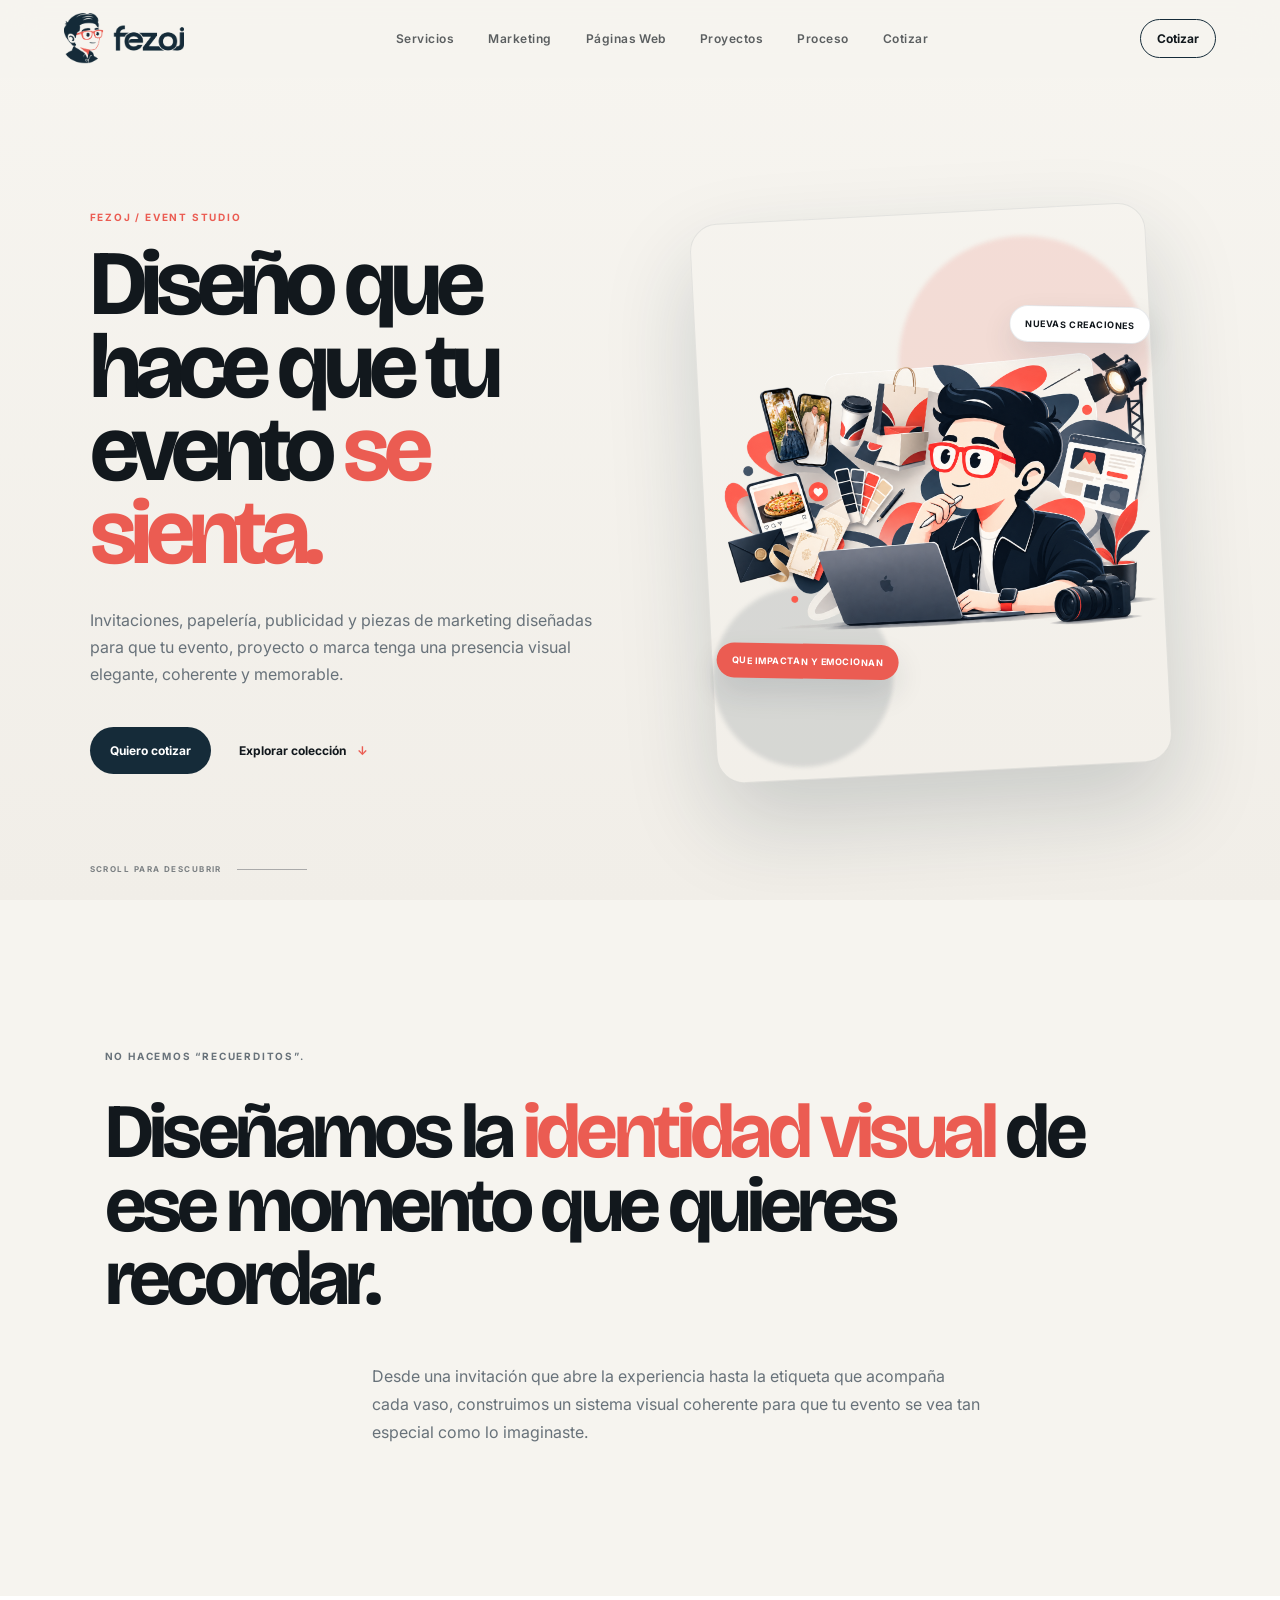
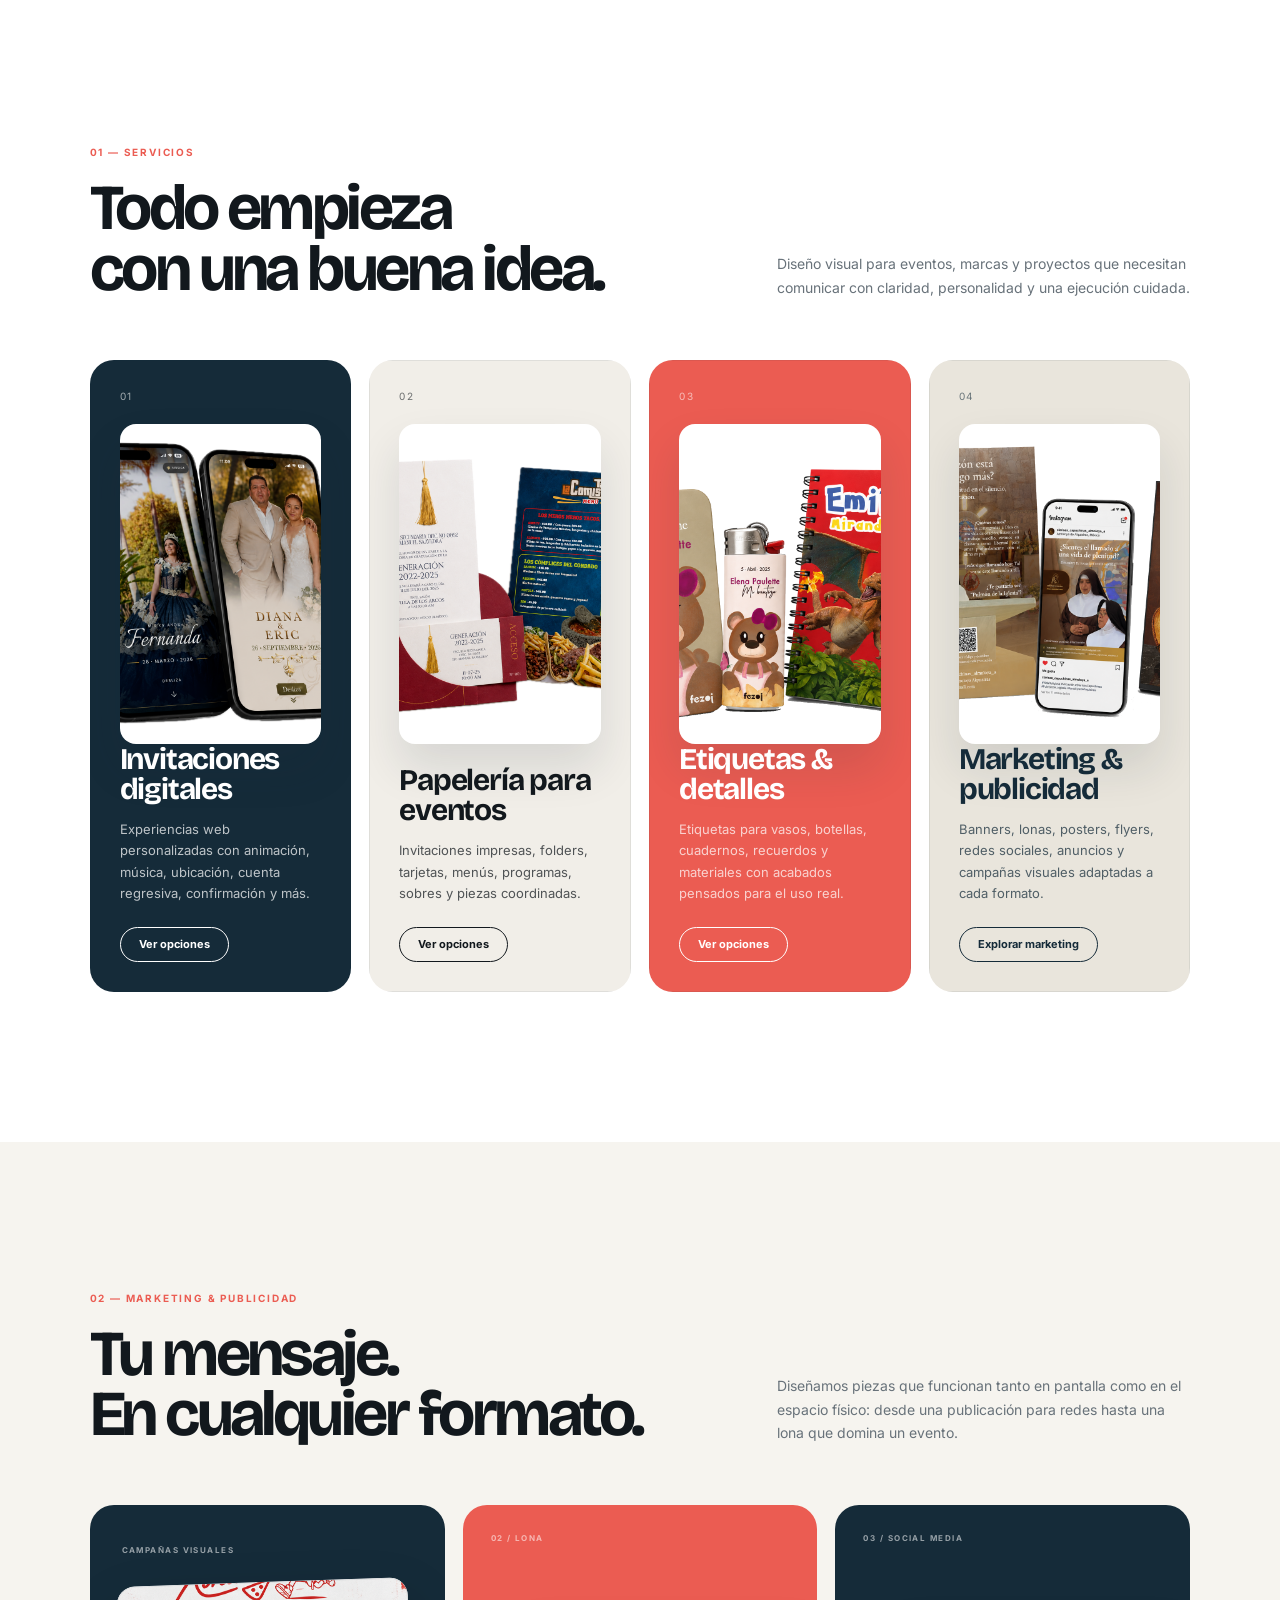
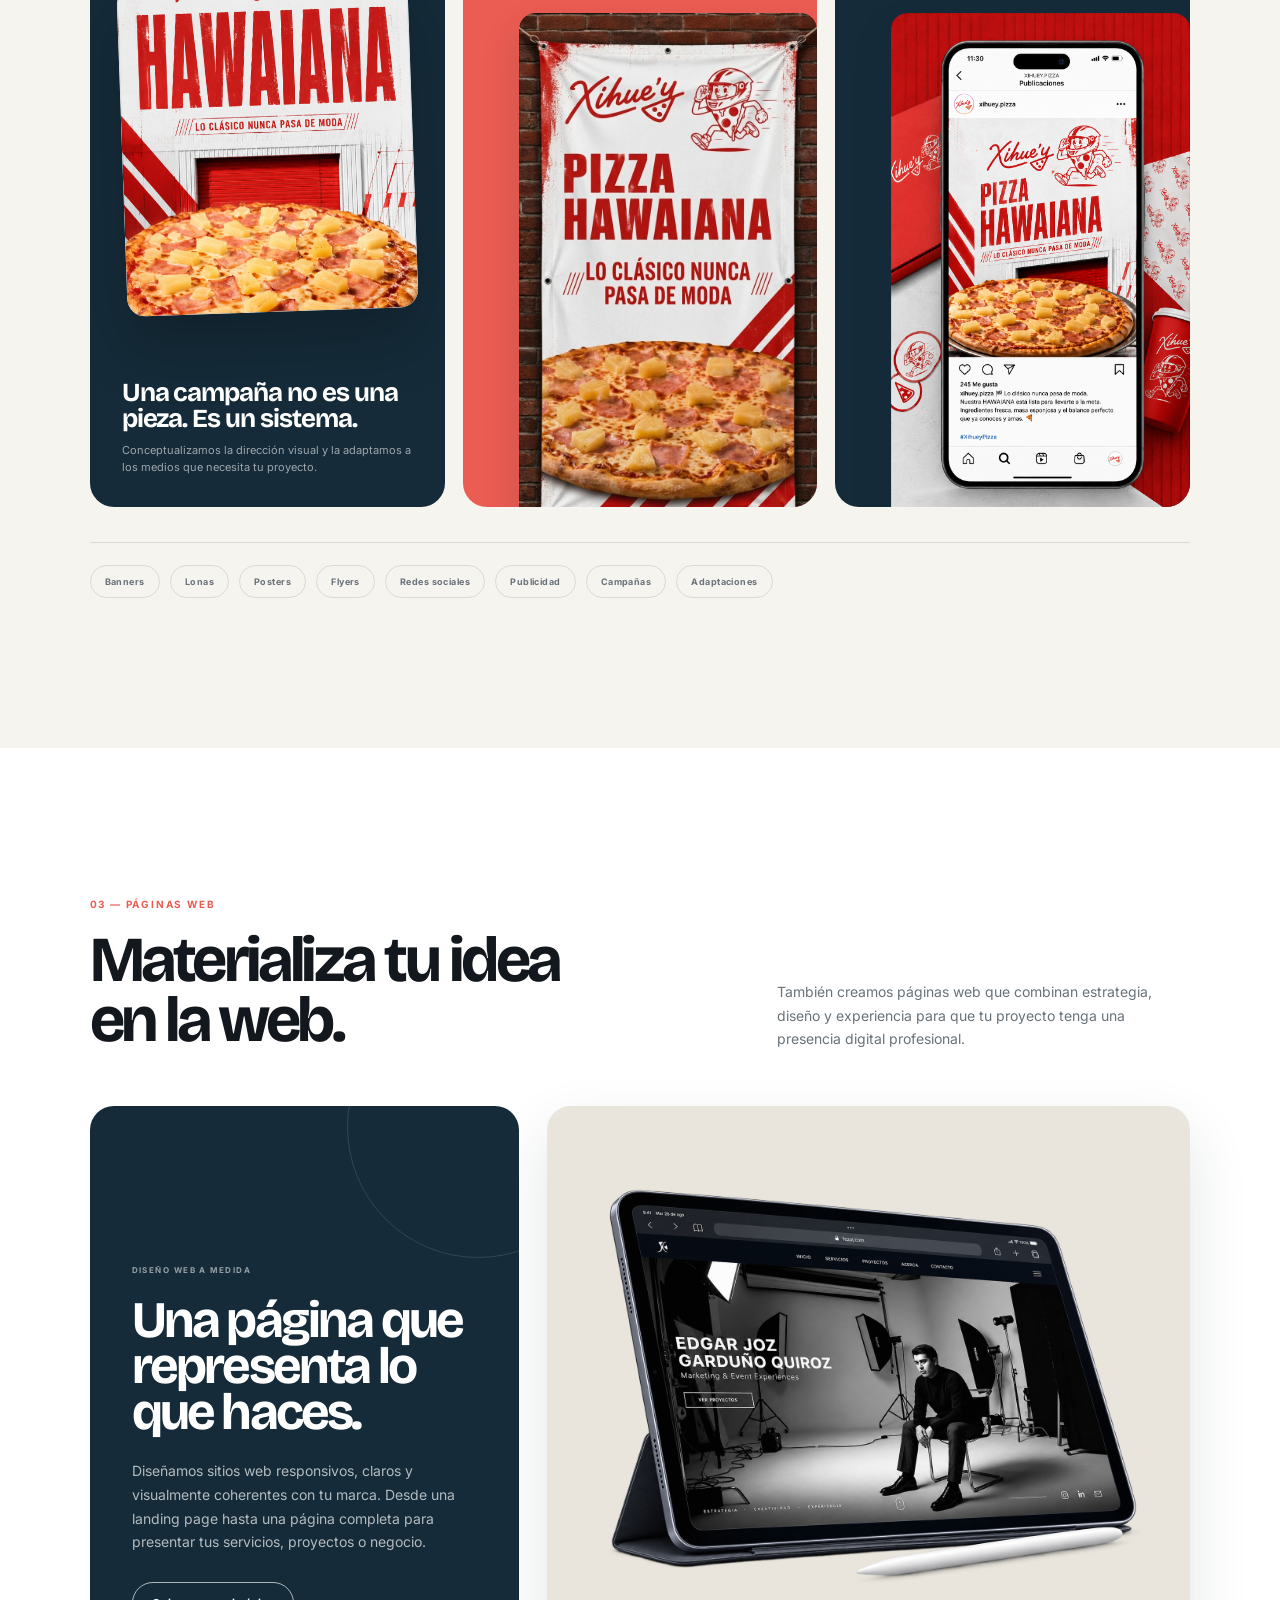
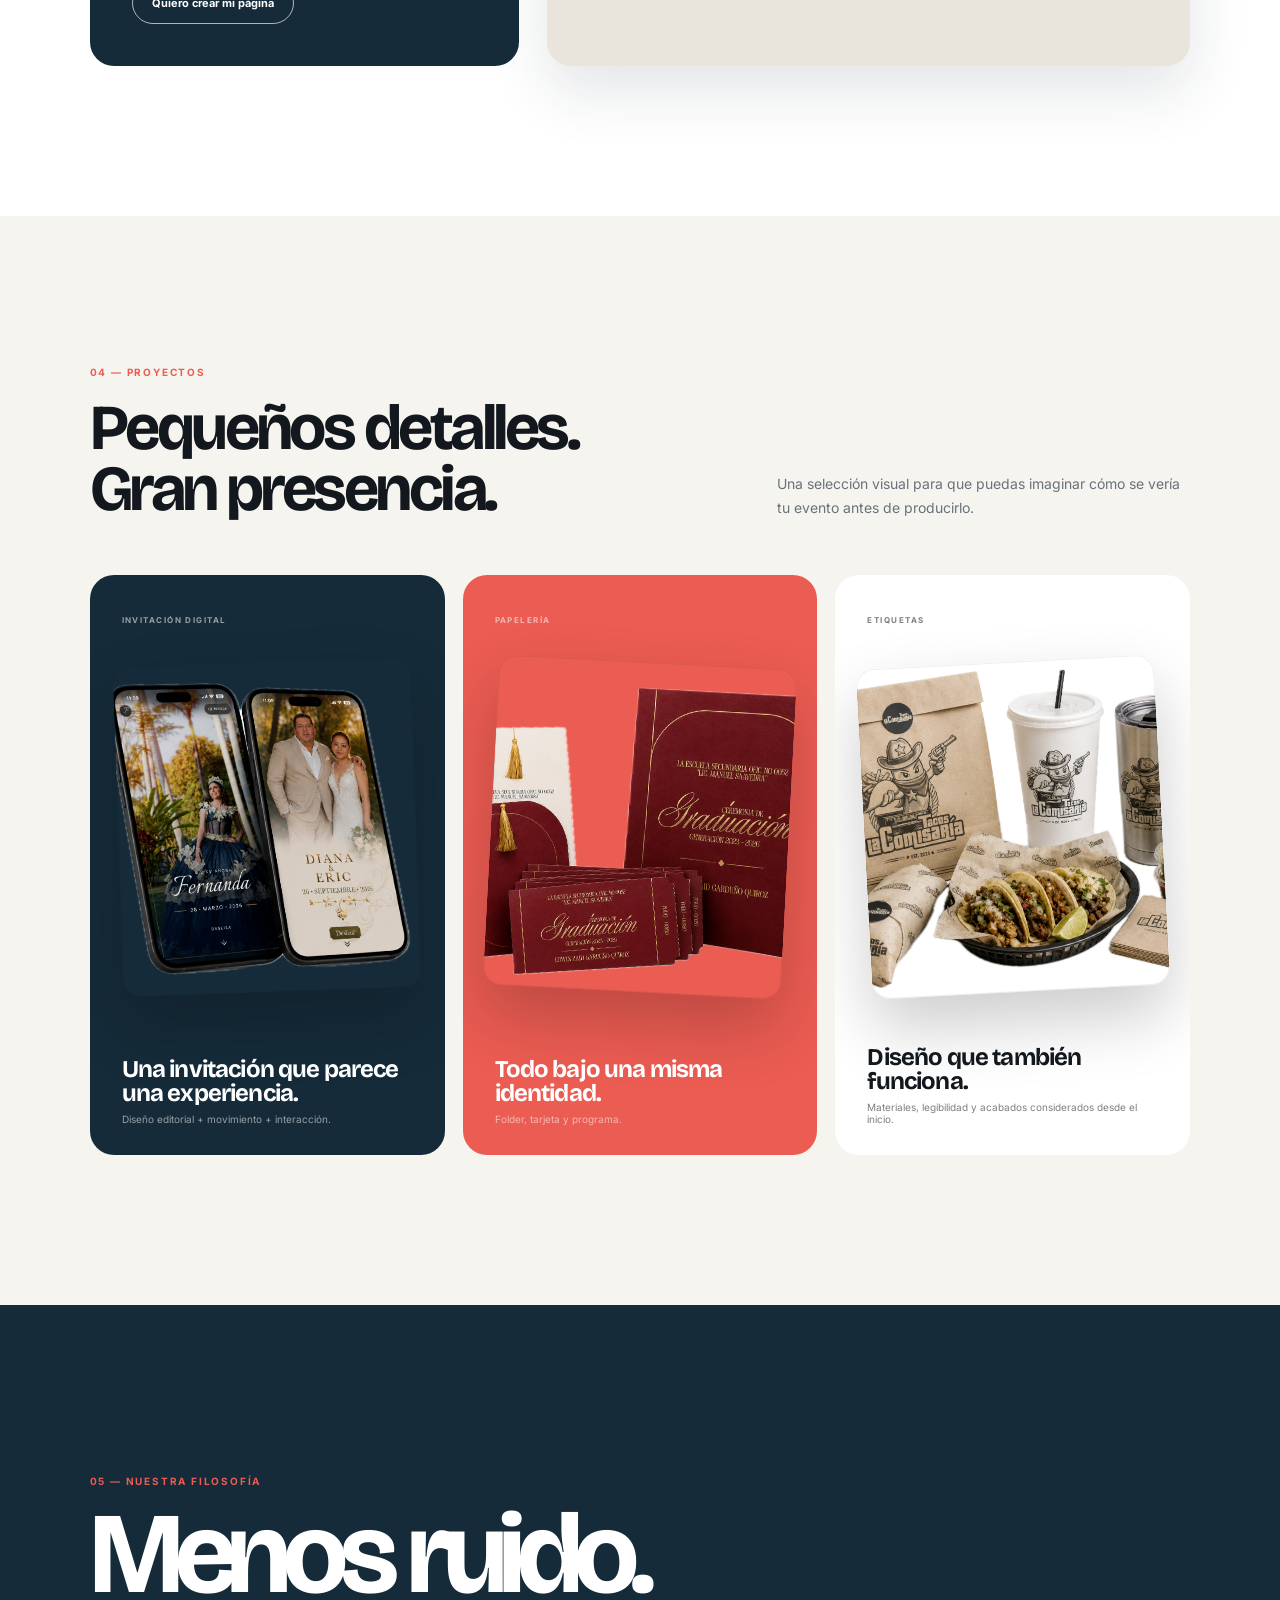
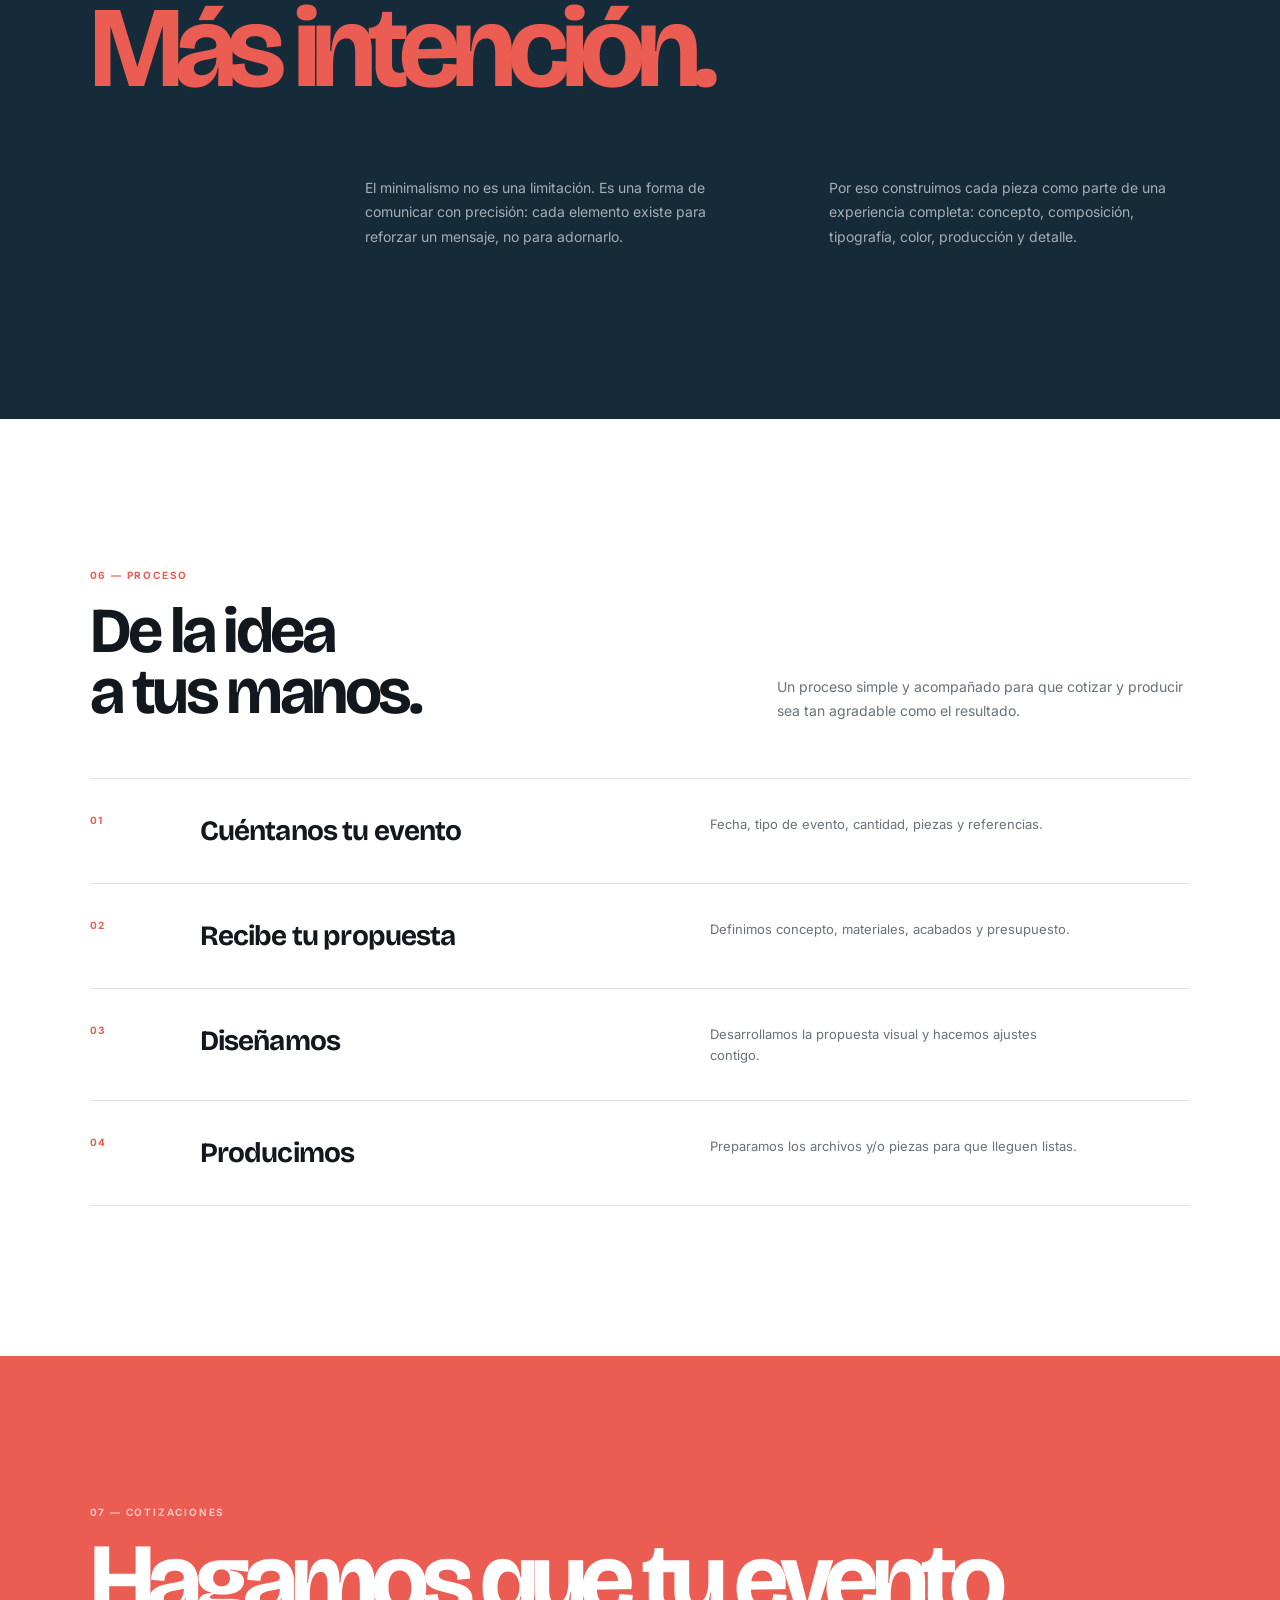
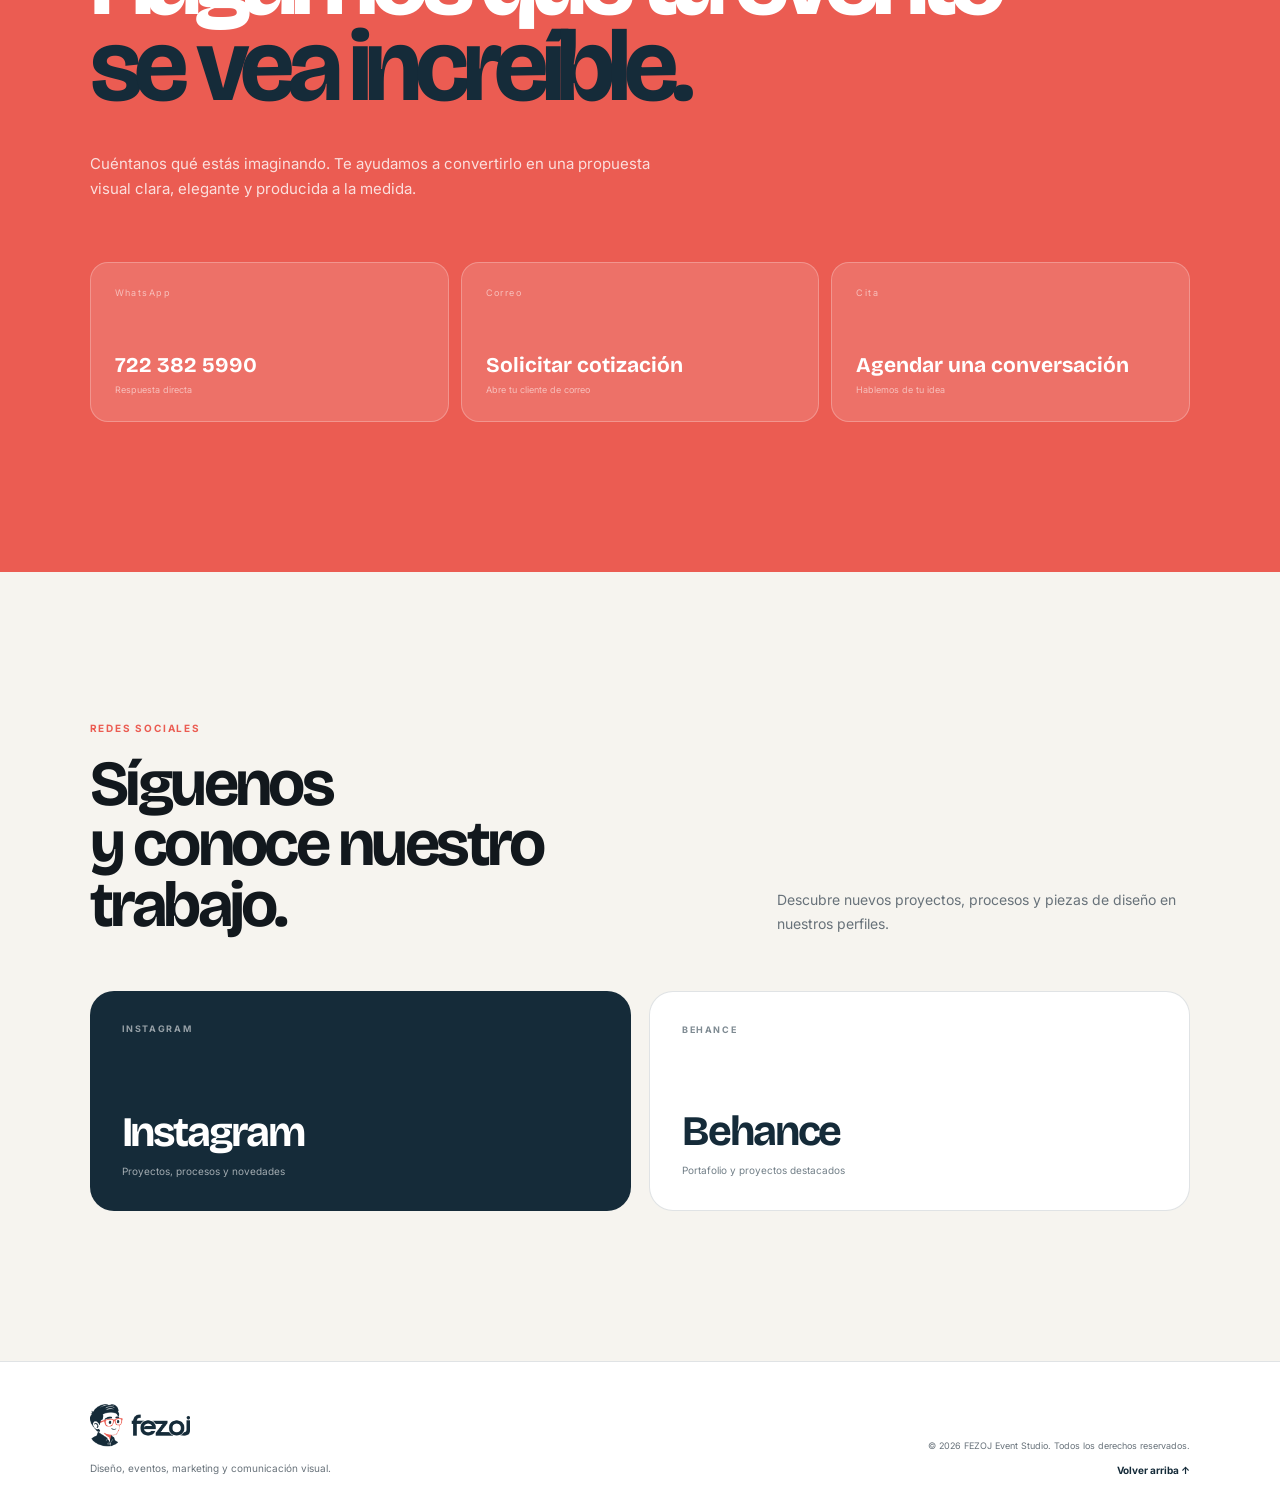
==== index.html @ 8be7525f "pagina 2026" ====
<!DOCTYPE html>
<html lang="es">
<head>
  <meta charset="UTF-8" />
  <meta name="viewport" content="width=device-width, initial-scale=1.0" />
  <meta name="description" content="FEZOJ Event Studio — invitaciones digitales, papelería y detalles personalizados para eventos." />
  <title>FEZOJ — Event Studio</title>
  <link rel="preconnect" href="https://fonts.googleapis.com">
  <link rel="preconnect" href="https://fonts.gstatic.com" crossorigin>
  <link href="https://fonts.googleapis.com/css2?family=Bricolage+Grotesque:opsz,wght@12..96,400;12..96,500;12..96,600;12..96,700;12..96,800&family=Inter:wght@300;400;500;600;700&display=swap" rel="stylesheet">
  <link rel="stylesheet" href="styles.css" />
</head>
<body>
  <header class="nav" id="nav">
    <a class="brand" href="#inicio" aria-label="FEZOJ inicio">
      <img src="new_logo.png" alt="FEZOJ" />
    </a>
    <nav class="desktop-nav" aria-label="Navegación principal">
      <a href="#servicios">Servicios</a>
      <a href="#marketing">Marketing</a>
      <a href="#paginas-web">Páginas Web</a>
      <a href="#coleccion">Proyectos</a>
      <a href="#proceso">Proceso</a>
      <a href="#cotizar">Cotizar</a>
    </nav>
    <a class="nav-cta" href="#cotizar">Cotizar</a>
    <button class="menu-toggle" aria-label="Abrir menú" aria-expanded="false"><span></span><span></span></button>
  </header>

  <div class="mobile-menu" aria-hidden="true">
    <a href="#servicios">Servicios</a>
    <a href="#marketing">Marketing</a>
    <a href="#paginas-web">Páginas Web</a>
    <a href="#coleccion">Proyectos</a>
    <a href="#proceso">Proceso</a>
    <a href="#cotizar">Cotizar</a>
  </div>

  <main>
    <section class="hero" id="inicio">
      <div class="hero-copy reveal">
        <p class="eyebrow">FEZOJ / EVENT STUDIO</p>
        <h1>Diseño que hace que tu evento <em>se sienta.</em></h1>
        <p class="hero-lead">Invitaciones, papelería, publicidad y piezas de marketing diseñadas para que tu evento, proyecto o marca tenga una presencia visual elegante, coherente y memorable.</p>
        <div class="hero-actions">
          <a class="button button-dark" href="#cotizar">Quiero cotizar</a>
          <a class="text-link" href="#coleccion">Explorar colección <span>↓</span></a>
        </div>
      </div>

      <div class="hero-stage reveal reveal-delay">
        <div class="orb orb-one"></div><div class="orb orb-two"></div>
        <!-- IMAGEN PLACEHOLDER: reemplaza assets/placeholder-product.png y se actualizarán todas las piezas visuales -->
        <div class="image-scene hero-image-scene">
          <img src="Portada.png" alt="Ejemplo de aplicación gráfica y productos personalizados" class="site-placeholder-image" />
          <div class="floating-chip chip-a">NUEVAS CREACIONES</div>
          <div class="floating-chip chip-b">QUE IMPACTAN Y EMOCIONAN</div>
        </div>
      </div>
      <div class="hero-bottom"><span>SCROLL PARA DESCUBRIR</span><span class="line"></span></div>
    </section>

    <section class="statement section-pad">
      <div class="statement-kicker">NO HACEMOS “RECUERDITOS”.</div>
      <h2>Diseñamos la <span>identidad visual</span> de ese momento que quieres recordar.</h2>
      <p>Desde una invitación que abre la experiencia hasta la etiqueta que acompaña cada vaso, construimos un sistema visual coherente para que tu evento se vea tan especial como lo imaginaste.</p>
    </section>

    <section class="services section-pad" id="servicios">
      <div class="section-head">
        <div><p class="eyebrow">01 — SERVICIOS</p><h2>Todo empieza<br>con una buena idea.</h2></div>
        <p>Diseño visual para eventos, marcas y proyectos que necesitan comunicar con claridad, personalidad y una ejecución cuidada.</p>
      </div>
      <div class="service-grid service-grid-four">
        <article class="service-card service-dark">
          <div class="service-number">01</div>
          <div class="service-image"><img src="invitacionesDigitales.png" alt="Placeholder para invitaciones digitales" class="site-placeholder-image" /></div>
          <h3>Invitaciones digitales</h3><p>Experiencias web personalizadas con animación, música, ubicación, cuenta regresiva, confirmación y más.</p><a class="service-option-button" href="#cotizar">Ver opciones</a>
        </article>
        <article class="service-card service-light">
          <div class="service-number">02</div>
          <div class="service-image"><img src="menu.png" alt="Placeholder para papelería de eventos" class="site-placeholder-image" /></div>
          <h3>Papelería para eventos</h3><p>Invitaciones impresas, folders, tarjetas, menús, programas, sobres y piezas coordinadas.</p><a class="service-option-button" href="#cotizar">Ver opciones</a>
        </article>
        <article class="service-card service-coral">
          <div class="service-number">03</div>
          <div class="service-image"><img src="osito.png" alt="Placeholder para etiquetas y detalles" class="site-placeholder-image" /></div>
          <h3>Etiquetas & detalles</h3><p>Etiquetas para vasos, botellas, cuadernos, recuerdos y materiales con acabados pensados para el uso real.</p><a class="service-option-button" href="#cotizar">Ver opciones</a>
        </article>
        <article class="service-card service-marketing">
          <div class="service-number">04</div>
          <div class="service-image"><img src="monjitas.png" alt="Placeholder para marketing y publicidad" class="site-placeholder-image" /></div>
          <h3>Marketing & publicidad</h3><p>Banners, lonas, posters, flyers, redes sociales, anuncios y campañas visuales adaptadas a cada formato.</p><a class="service-option-button" href="#marketing">Explorar marketing</a>
        </article>
      </div>
    </section>

    <section class="marketing-section section-pad" id="marketing">
      <div class="section-head compact">
        <div><p class="eyebrow">02 — MARKETING & PUBLICIDAD</p><h2>Tu mensaje.<br>En cualquier formato.</h2></div>
        <p>Diseñamos piezas que funcionan tanto en pantalla como en el espacio físico: desde una publicación para redes hasta una lona que domina un evento.</p>
      </div>
      <div class="marketing-grid">
        <article class="marketing-feature marketing-feature-dark">
          <span class="tag">CAMPAÑAS VISUALES</span>
          <div class="marketing-image"><img src="campaña visual.png" alt="Placeholder para campañas de marketing" class="site-placeholder-image" /></div>
          <div class="marketing-copy"><h3>Una campaña no es una pieza. Es un sistema.</h3><p>Conceptualizamos la dirección visual y la adaptamos a los medios que necesita tu proyecto.</p></div>
        </article>
        <div class="marketing-stack">
          <article class="format-card format-lona"><span class="tag">02 / LONA</span><div class="format-image"><img src="lonavertical.jpg" alt="Placeholder para lona" class="site-placeholder-image" /></div></article>
          <article class="format-card format-social"><span class="tag">03 / SOCIAL MEDIA</span><div class="format-image"><img src="social.png" alt="Placeholder para social media" class="site-placeholder-image" /></div></article>
        </div>
      </div>
      <div class="marketing-services">
        <span>Banners</span><span>Lonas</span><span>Posters</span><span>Flyers</span><span>Redes sociales</span><span>Publicidad</span><span>Campañas</span><span>Adaptaciones</span>
      </div>
    </section>

    
    <section class="web-section section-pad" id="paginas-web">
      <div class="section-head compact">
        <div>
          <p class="eyebrow">03 — PÁGINAS WEB</p>
          <h2>Materializa tu idea<br>en la web.</h2>
        </div>
        <p>También creamos páginas web que combinan estrategia, diseño y experiencia para que tu proyecto tenga una presencia digital profesional.</p>
      </div>

      <div class="web-service">
        <div class="web-service-copy">
          <span class="tag">DISEÑO WEB A MEDIDA</span>
          <h3>Una página que representa lo que haces.</h3>
          <p>Diseñamos sitios web responsivos, claros y visualmente coherentes con tu marca. Desde una landing page hasta una página completa para presentar tus servicios, proyectos o negocio.</p>
          <a class="web-button" href="#cotizar">Quiero crear mi página</a>
        </div>

        <div class="web-mockup">
          <img src="ipad.png" alt="Mockup de una página web diseñada por FEZOJ" />
        </div>
      </div>
    </section>

<section class="collection section-pad" id="coleccion">
      <div class="section-head compact">
        <div><p class="eyebrow">04 — PROYECTOS</p><h2>Pequeños detalles.<br>Gran presencia.</h2></div>
        <p>Una selección visual para que puedas imaginar cómo se vería tu evento antes de producirlo.</p>
      </div>
      <div class="collection-grid">
        <article class="collection-item wide dark-panel"><span class="tag">INVITACIÓN DIGITAL</span><div class="collection-image"><img src="invitacionesDigitales.png" alt="Placeholder para invitación digital" class="site-placeholder-image" /></div><div class="item-copy"><h3>Una invitación que parece una experiencia.</h3><p>Diseño editorial + movimiento + interacción.</p></div></article>
        <article class="collection-item coral-panel"><span class="tag">PAPELERÍA</span><div class="collection-image"><img src="graduación.png" alt="Placeholder para papelería" class="site-placeholder-image" /></div><div class="item-copy"><h3>Todo bajo una misma identidad.</h3><p>Folder, tarjeta y programa.</p></div></article>
        <article class="collection-item light-panel"><span class="tag">ETIQUETAS</span><div class="collection-image"><img src="merch.png" alt="Placeholder para etiquetas" class="site-placeholder-image" /></div><div class="item-copy"><h3>Diseño que también funciona.</h3><p>Materiales, legibilidad y acabados considerados desde el inicio.</p></div></article>
      </div>
    </section>

    <section class="manifesto">
      <div class="manifesto-inner">
        <p class="eyebrow">05 — NUESTRA FILOSOFÍA</p>
        <h2>Menos ruido.<br><span>Más intención.</span></h2>
        <div class="manifesto-grid"><p>El minimalismo no es una limitación. Es una forma de comunicar con precisión: cada elemento existe para reforzar un mensaje, no para adornarlo.</p><p>Por eso construimos cada pieza como parte de una experiencia completa: concepto, composición, tipografía, color, producción y detalle.</p></div>
      </div>
    </section>

    <section class="process section-pad" id="proceso">
      <div class="section-head compact"><div><p class="eyebrow">06 — PROCESO</p><h2>De la idea<br>a tus manos.</h2></div><p>Un proceso simple y acompañado para que cotizar y producir sea tan agradable como el resultado.</p></div>
      <div class="process-list">
        <div><span>01</span><h3>Cuéntanos tu evento</h3><p>Fecha, tipo de evento, cantidad, piezas y referencias.</p></div>
        <div><span>02</span><h3>Recibe tu propuesta</h3><p>Definimos concepto, materiales, acabados y presupuesto.</p></div>
        <div><span>03</span><h3>Diseñamos</h3><p>Desarrollamos la propuesta visual y hacemos ajustes contigo.</p></div>
        <div><span>04</span><h3>Producimos</h3><p>Preparamos los archivos y/o piezas para que lleguen listas.</p></div>
      </div>
    </section>

    <section class="quote-section" id="cotizar">
      <div class="quote-inner">
        <p class="eyebrow">07 — COTIZACIONES</p>
        <h2>Hagamos que tu evento<br><em>se vea increíble.</em></h2>
        <p class="quote-lead">Cuéntanos qué estás imaginando. Te ayudamos a convertirlo en una propuesta visual clara, elegante y producida a la medida.</p>
        <div class="contact-actions">
          <a class="contact-card whatsapp" href="https://wa.me/527223825990?text=Hola%20FEZOJ,%20quiero%20cotizar%20un%20proyecto%20para%20mi%20evento." target="_blank" rel="noopener"><span>WhatsApp</span><strong>722 382 5990</strong><small>Respuesta directa</small></a>
          <a class="contact-card email" href="mailto:fezojdesing@gmail.com?subject=Cotización%20FEZOJ%20Event%20Studio"><span>Correo</span><strong>Solicitar cotización</strong><small>Abre tu cliente de correo</small></a>
          <a class="contact-card appointment" href="https://wa.me/527223825990?text=Hola%20FEZOJ,%20quiero%20agendar%20una%20cita%20para%20hablar%20sobre%20mi%20evento." target="_blank" rel="noopener"><span>Cita</span><strong>Agendar una conversación</strong><small>Hablemos de tu idea</small></a>
        </div>
      </div>
    </section>
  </main>


  <section class="social-section section-pad" id="redes">
    <div class="social-inner">
      <div class="section-head compact">
        <div>
          <p class="eyebrow">REDES SOCIALES</p>
          <h2>Síguenos<br>y conoce nuestro trabajo.</h2>
        </div>
        <p>Descubre nuevos proyectos, procesos y piezas de diseño en nuestros perfiles.</p>
      </div>

      <div class="social-grid">
        <!-- Sustituye los href por las URLs exactas de tus perfiles cuando quieras conectarlos. -->
        <a class="social-card social-instagram" href="https://www.instagram.com/fezoj.oficial?igsi=MWR4dHVibXlrOG85Yw%3D%3D&utm_source=qr" target="_blank" rel="noopener">
          <span>INSTAGRAM</span>
          <strong>Instagram</strong>
          <small>Proyectos, procesos y novedades</small>
        </a>

        <a class="social-card social-behance" href="https://www.behance.net/edgarjgarduo" target="_blank" rel="noopener">
          <span>BEHANCE</span>
          <strong>Behance</strong>
          <small>Portafolio y proyectos destacados</small>
        </a>
      </div>
    </div>
  </section>

  <footer class="footer">
    <div class="footer-brand">
      <img src="new_logo.png" alt="FEZOJ" />
      <p>Diseño, eventos, marketing y comunicación visual.</p>
    </div>
  
    <div class="footer-legal">
      <p>© 2026 FEZOJ Event Studio. Todos los derechos reservados.</p>
      <div class="footer-links">
        <a href="#inicio">Volver arriba ↑</a>
      </div>
    </div>
  </footer>
  <script src="script.js"></script>
</body>
</html>
---- styles.css ----
:root{
  --navy:#152b39;
  --navy2:#0d1f2a;
  --coral:#eb5c52;
  --cream:#f6f4ef;
  --ink:#12181d;
  --muted:#68727a;
  --line:rgba(21,43,57,.13);
  --white:#fff
}

*{
  box-sizing:border-box;
  margin:0;
  padding:0
}

html{
  scroll-behavior:smooth
}

body{
  font-family:Inter,Arial,sans-serif;
  color:var(--ink);
  background:var(--cream);
  overflow-x:hidden
}

a{
  color:inherit;
  text-decoration:none
}

button{
  font:inherit
}

img{
  display:block;
  max-width:100%
}


/* =========================================================
   NAV
========================================================= */

.nav{
  height:78px;
  position:fixed;
  top:0;
  left:0;
  right:0;
  z-index:50;
  display:flex;
  align-items:center;
  justify-content:space-between;
  padding:0 5vw;
  transition:.35s;
  background:rgba(246,244,239,.72);
  backdrop-filter:blur(18px);
  border-bottom:1px solid transparent
}

.nav.scrolled{
  border-bottom-color:var(--line);
  background:rgba(246,244,239,.9)
}

.brand img{
  width:120px;
  height:auto
}

.desktop-nav{
  display:flex;
  gap:34px;
  font-size:12px;
  font-weight:600;
  letter-spacing:.04em
}

.desktop-nav a{
  opacity:.68;
  transition:.2s
}

.desktop-nav a:hover{
  opacity:1
}

.nav-cta{
  font-size:12px;
  font-weight:700;
  padding:11px 16px;
  border:1px solid var(--navy);
  border-radius:99px
}

.nav-cta span{
  margin-left:6px
}

.menu-toggle,
.mobile-menu{
  display:none
}


/* =========================================================
   HERO
========================================================= */

.hero{
  min-height:100vh;
  position:relative;
  padding:155px 7vw 70px;
  display:grid;
  grid-template-columns:1fr 1fr;
  gap:5vw;
  align-items:center;
  overflow:hidden;
  background:linear-gradient(180deg,#f7f5f0 0%,#f1eee8 100%)
}

.hero-copy{
  max-width:690px
}

.eyebrow{
  font-size:10px;
  letter-spacing:.18em;
  font-weight:700;
  color:var(--coral);
  margin-bottom:20px
}

.hero h1{
  font-family:"Bricolage Grotesque",sans-serif;
  font-size:clamp(54px,7.2vw,108px);
  line-height:.9;
  letter-spacing:-.065em;
  font-weight:700;
  max-width:850px
}

.hero h1 em,
.statement h2 span,
.manifesto h2 span,
.quote-section h2 em{
  color:var(--coral);
  font-style:normal
}

.hero-lead{
  font-size:16px;
  line-height:1.7;
  color:var(--muted);
  max-width:590px;
  margin-top:32px
}

.hero-actions{
  display:flex;
  align-items:center;
  gap:28px;
  margin-top:38px
}

.button{
  display:inline-flex;
  align-items:center;
  gap:22px;
  padding:16px 20px;
  border-radius:99px;
  font-size:12px;
  font-weight:700
}

.button-dark{
  background:var(--navy);
  color:#fff
}

.text-link{
  font-size:12px;
  font-weight:700
}

.text-link span{
  margin-left:8px;
  color:var(--coral)
}

.hero-stage{
  height:610px;
  position:relative;
  display:flex;
  align-items:center;
  justify-content:center
}

.image-scene{
  width:min(560px,88%);
  height:560px;
  position:relative;
  transform:rotate(-3deg);
  border-radius:28px
}

.hero-image-scene{
  box-shadow:0 40px 90px rgba(21,43,57,.18)
}

.hero-image-scene .site-placeholder-image{
  border-radius:28px;
  object-fit:contain
}

.hero-image-scene:after{
  content:"";
  position:absolute;
  inset:0;
  border:1px solid rgba(21,43,57,.08);
  border-radius:28px;
  pointer-events:none
}

.floating-chip{
  position:absolute;
  background:#fff;
  border:1px solid rgba(21,43,57,.1);
  box-shadow:0 14px 30px rgba(21,43,57,.12);
  border-radius:99px;
  padding:12px 15px;
  font-size:9px;
  font-weight:700;
  letter-spacing:.06em;
  transform:rotate(4deg);
  z-index:5
}

.chip-a{
  top:18%;
  right:0
}

.chip-b{
  bottom:18%;
  left:1%;
  background:var(--coral);
  color:#fff;
  border:0
}

.orb{
  position:absolute;
  border-radius:50%;
  filter:blur(2px)
}

.orb-one{
  width:250px;
  height:250px;
  background:rgba(235,92,82,.15);
  right:8%;
  top:8%
}

.orb-two{
  width:180px;
  height:180px;
  background:rgba(21,43,57,.12);
  left:8%;
  bottom:5%
}

.hero-bottom{
  position:absolute;
  bottom:26px;
  left:7vw;
  display:flex;
  align-items:center;
  gap:15px;
  font-size:8px;
  letter-spacing:.18em;
  font-weight:700;
  color:#7a7f82
}

.hero-bottom .line{
  width:70px;
  height:1px;
  background:#aaa
}


/* =========================================================
   SECCIONES GENERALES
========================================================= */

.section-pad{
  padding:150px 7vw
}

.statement{
  max-width:1250px;
  margin:auto
}

.statement-kicker{
  font-size:10px;
  letter-spacing:.18em;
  font-weight:700;
  color:var(--muted);
  margin-bottom:34px
}

.statement h2{
  font-family:"Bricolage Grotesque";
  font-size:clamp(42px,6vw,86px);
  line-height:.96;
  letter-spacing:-.06em;
  max-width:1100px
}

.statement>p{
  max-width:610px;
  font-size:16px;
  line-height:1.75;
  color:var(--muted);
  margin-top:45px;
  margin-left:25%
}


/* =========================================================
   SERVICIOS
========================================================= */

.services{
  background:#fff
}

.section-head{
  display:grid;
  grid-template-columns:1.15fr .85fr;
  gap:10vw;
  align-items:end;
  margin-bottom:60px
}

.section-head h2{
  font-family:"Bricolage Grotesque";
  font-size:clamp(44px,5vw,72px);
  line-height:.95;
  letter-spacing:-.055em
}

.section-head>p{
  font-size:14px;
  line-height:1.7;
  color:var(--muted);
  max-width:450px
}

.service-grid{
  display:grid;
  grid-template-columns:repeat(3,1fr);
  gap:18px
}

.service-grid-four{
  grid-template-columns:repeat(4,1fr)
}

.service-card{
  min-height:610px;
  padding:30px;
  position:relative;
  overflow:hidden;
  border-radius:24px;
  display:flex;
  flex-direction:column;
  min-width:0
}

.service-dark{
  background:var(--navy);
  color:#fff
}

.service-light{
  background:#f1eee8
}

.service-coral{
  background:var(--coral);
  color:#fff
}

.service-marketing{
  background:#e9e5dc;
  color:var(--navy)
}

.service-number{
  font-size:10px;
  letter-spacing:.15em;
  opacity:.6
}

.service-card h3{
  font-family:"Bricolage Grotesque";
  font-size:30px;
  line-height:1;
  letter-spacing:-.04em;
  margin-top:auto
}

.service-card p{
  font-size:13px;
  line-height:1.65;
  opacity:.72;
  margin-top:15px;
  max-width:340px
}

.service-option-button{
  display:inline-flex;
  align-items:center;
  justify-content:center;
  align-self:flex-start;
  margin-top:22px;
  padding:11px 18px;
  border:1px solid currentColor;
  border-radius:999px;
  font-size:11px;
  font-weight:700;
  line-height:1;
  text-decoration:none;
  transition:.25s ease;
}

.service-option-button:hover{
  transform:translateY(-2px);
  background:rgba(255,255,255,.12);
}

.service-image{
  height:320px;
  margin-top:22px;
  border-radius:16px;
  overflow:hidden;
  background:#fff;
  box-shadow:0 24px 45px rgba(21,43,57,.12)
}

.service-image .site-placeholder-image{
  transition:transform .5s ease
}

.service-card:hover .service-image .site-placeholder-image{
  transform:scale(1.035)
}


/* =========================================================
   02 â€” MARKETING & PUBLICIDAD
   3 TRABAJOS EN UNA SOLA FILA
========================================================= */

.marketing-section{
  background:var(--cream)
}

.marketing-section .section-head{
  margin-bottom:60px
}

.marketing-grid{
  display:grid;
  grid-template-columns:repeat(3,1fr);
  gap:18px;
  align-items:stretch
}

.marketing-feature,
.marketing-stack{
  min-width:0
}

.marketing-feature{
  min-height:580px;
  border-radius:24px;
  padding:32px;
  position:relative;
  overflow:hidden
}

.marketing-feature-dark{
  background:var(--navy);
  color:#fff
}

.marketing-feature .tag{
  position:relative;
  z-index:5
}

.marketing-image{
  height:330px;
  margin-top:25px;
  border-radius:18px;
  overflow:hidden;
  background:#fff;
  box-shadow:0 30px 60px rgba(0,0,0,.22);
  transform:rotate(-2deg)
}

.marketing-image .site-placeholder-image{
  border-radius:18px
}

.marketing-copy{
  position:absolute;
  left:32px;
  right:32px;
  bottom:30px
}

.marketing-copy h3{
  font-family:"Bricolage Grotesque";
  font-size:26px;
  line-height:1;
  letter-spacing:-.04em;
  max-width:560px
}

.marketing-copy p{
  font-size:11px;
  line-height:1.6;
  opacity:.58;
  max-width:480px;
  margin-top:10px
}

.marketing-stack{
  display:contents
}

.format-card{
  min-height:580px;
  border-radius:24px;
  padding:28px;
  position:relative;
  overflow:hidden;
  display:flex;
  flex-direction:column;
  justify-content:flex-start
}

.format-card>div{
  position:relative;
  z-index:2
}

.format-card small{
  font-size:7px;
  letter-spacing:.18em;
  opacity:.55
}

.format-card strong{
  display:block;
  font-family:"Bricolage Grotesque";
  font-size:38px;
  line-height:.86;
  letter-spacing:-.06em;
  margin-top:15px
}

.format-card i{
  font-style:normal;
  color:var(--coral)
}

.format-lona{
  background:var(--coral);
  color:#fff
}

.format-lona i{
  color:var(--navy)
}

.format-social{
  background:var(--navy);
  color:#fff
}

.format-social i{
  color:var(--coral)
}

.format-image{
  position:absolute;
  inset:70px 28px 28px;
  border-radius:16px;
  overflow:hidden;
  box-shadow:0 20px 40px rgba(21,43,57,.14);
  z-index:1
}

.format-image .site-placeholder-image{
  border-radius:16px
}

.marketing-services{
  display:flex;
  flex-wrap:wrap;
  border-top:1px solid var(--line);
  margin-top:35px;
  padding-top:22px;
  gap:10px
}

.marketing-services span{
  border:1px solid var(--line);
  padding:10px 14px;
  border-radius:99px;
  font-size:9px;
  font-weight:700;
  letter-spacing:.05em;
  color:var(--muted)
}


/* =========================================================
   03 â€” PROYECTOS
   3 TRABAJOS EN UNA SOLA FILA
========================================================= */

.collection{
  background:var(--cream)
}

.compact{
  margin-bottom:55px
}

.collection-grid{
  display:grid;
  grid-template-columns:repeat(3,1fr);
  gap:18px
}

.collection-item{
  border-radius:24px;
  min-height:580px;
  padding:32px;
  position:relative;
  overflow:hidden;
  min-width:0
}

.collection-item.wide{
  grid-row:auto
}

.dark-panel{
  background:var(--navy);
  color:#fff
}

.coral-panel{
  background:var(--coral);
  color:#fff
}

.light-panel{
  background:#fff
}

.collection-image{
  position:absolute;
  left:8%;
  right:8%;
  top:15%;
  height:330px;
  border-radius:18px;
  overflow:hidden;
  box-shadow:0 30px 65px rgba(0,0,0,.2);
  transform:rotate(-2deg)
}

.collection-image .site-placeholder-image{
  border-radius:18px
}

.collection-item.coral-panel .collection-image{
  transform:rotate(3deg)
}

.collection-item.light-panel .collection-image{
  transform:rotate(-3deg)
}

.collection-item .item-copy{
  position:absolute;
  left:32px;
  right:32px;
  bottom:30px;
  z-index:5
}

.item-copy h3{
  font-family:"Bricolage Grotesque";
  font-size:24px;
  line-height:1;
  letter-spacing:-.035em;
  max-width:500px
}

.item-copy p{
  font-size:10px;
  opacity:.55;
  margin-top:8px
}

.tag{
  font-size:8px;
  letter-spacing:.18em;
  font-weight:700;
  opacity:.55
}


/* =========================================================
   MANIFESTO
========================================================= */

.manifesto{
  background:var(--navy);
  color:#fff;
  padding:170px 7vw
}

.manifesto-inner{
  max-width:1250px;
  margin:auto
}

.manifesto .eyebrow{
  color:var(--coral)
}

.manifesto h2{
  font-family:"Bricolage Grotesque";
  font-size:clamp(60px,9vw,130px);
  line-height:.82;
  letter-spacing:-.07em
}

.manifesto-grid{
  display:grid;
  grid-template-columns:1fr 1fr;
  gap:8vw;
  margin-top:80px;
  margin-left:25%
}

.manifesto-grid p{
  font-size:14px;
  line-height:1.75;
  color:rgba(255,255,255,.62);
  max-width:430px
}


/* =========================================================
   PROCESO
========================================================= */

.process{
  background:#fff
}

.process-list{
  border-top:1px solid var(--line)
}

.process-list>div{
  display:grid;
  grid-template-columns:80px 1fr 1fr;
  gap:30px;
  padding:35px 0;
  border-bottom:1px solid var(--line);
  align-items:start
}

.process-list span{
  font-size:10px;
  color:var(--coral);
  letter-spacing:.15em;
  font-weight:700
}

.process-list h3{
  font-family:"Bricolage Grotesque";
  font-size:28px;
  letter-spacing:-.03em
}

.process-list p{
  font-size:13px;
  line-height:1.6;
  color:var(--muted);
  max-width:380px
}


/* =========================================================
   06 â€” COTIZAR
========================================================= */

.quote-section{
  background:var(--coral);
  color:#fff;
  padding:150px 7vw
}

.quote-inner{
  max-width:1250px;
  margin:auto;
  min-width:0
}

.quote-section .eyebrow{
  color:#fff;
  opacity:.65
}

.quote-section h2{
  font-family:"Bricolage Grotesque";
  font-size:clamp(58px,8vw,120px);
  line-height:.84;
  letter-spacing:-.07em
}

.quote-section h2 em{
  color:var(--navy)
}

.quote-lead{
  max-width:580px;
  font-size:15px;
  line-height:1.7;
  margin-top:40px;
  opacity:.8
}


/* =========================================================
   CONTACTO â€” RESPONSIVE
========================================================= */

.contact-actions{
  display:grid;
  grid-template-columns:repeat(3,minmax(0,1fr));
  gap:12px;
  margin-top:60px;
  width:100%;
  min-width:0
}

.contact-card{
  background:rgba(255,255,255,.13);
  border:1px solid rgba(255,255,255,.25);
  border-radius:18px;
  padding:24px;
  min-height:160px;
  min-width:0;
  width:100%;
  display:flex;
  flex-direction:column;
  transition:.25s;
  overflow:hidden;
  text-decoration:none
}

.contact-card:hover{
  transform:translateY(-5px);
  background:rgba(255,255,255,.2)
}

.contact-card span{
  font-size:9px;
  letter-spacing:.16em;
  opacity:.55
}

.contact-card strong{
  font-family:"Bricolage Grotesque";
  font-size:21px;
  line-height:1.05;
  margin-top:auto;
  overflow-wrap:anywhere;
  word-break:normal
}

.contact-card small{
  font-size:9px;
  line-height:1.35;
  margin-top:8px;
  opacity:.55
}


/* =========================================================
   FOOTER
========================================================= */

.footer{
  padding:40px 7vw;
  display:flex;
  align-items:center;
  justify-content:space-between;
  background:#fff;
  border-top:1px solid var(--line);
  font-size:10px;
  color:var(--muted)
}

.footer img{
  width:100px
}

.footer a{
  font-weight:700;
  color:var(--navy)
}


/* =========================================================
   ANIMACIONES
========================================================= */

.reveal{
  opacity:0;
  transform:translateY(25px);
  animation:up .9s .1s forwards
}

.reveal-delay{
  animation-delay:.25s
}

@keyframes up{
  to{
    opacity:1;
    transform:none
  }
}


/* =========================================================
   IMÃGENES
========================================================= */

.site-placeholder-image{
  display:block;
  width:100%;
  height:100%;
  object-fit:cover;
  object-position:center;
  border-radius:inherit
}

.service-image:after,
.marketing-image:after,
.format-image:after,
.collection-item .collection-image:after{
  content:"";
  position:absolute;
  inset:0;
  border:1px solid rgba(21,43,57,.08);
  border-radius:inherit;
  pointer-events:none;
  z-index:5
}


/* =========================================================
   TABLET â€” 1100px
========================================================= */

@media(max-width:1100px){

  .service-grid-four{
    grid-template-columns:repeat(2,1fr)
  }

  .marketing-grid{
    grid-template-columns:repeat(2,minmax(0,1fr))
  }

  .marketing-feature{
    min-height:560px
  }

  .format-card{
    min-height:270px
  }

  .marketing-stack{
    display:grid;
    grid-template-rows:repeat(2,minmax(0,1fr));
    gap:18px
  }

  .collection-grid{
    grid-template-columns:repeat(3,minmax(0,1fr))
  }

  /* COTIZACIÃ“N EN TABLET */
  .contact-actions{
    grid-template-columns:repeat(2,minmax(0,1fr));
  }

  .contact-card:last-child{
    grid-column:1 / -1;
  }

}


/* =========================================================
   TABLET / CELULAR â€” 900px
========================================================= */

@media(max-width:900px){

  .desktop-nav{
    display:none
  }

  .nav-cta{
    margin-left:auto;
    margin-right:16px
  }

  .menu-toggle{
    display:flex;
    border:0;
    background:none;
    width:28px;
    height:22px;
    flex-direction:column;
    justify-content:space-between
  }

  .menu-toggle span{
    height:2px;
    background:var(--navy);
    width:100%
  }

  .mobile-menu{
    position:fixed;
    inset:78px 0 auto;
    background:rgba(246,244,239,.97);
    z-index:49;
    padding:30px 7vw;
    display:flex;
    flex-direction:column;
    gap:24px;
    transform:translateY(-130%);
    transition:.35s
  }

  .mobile-menu.open{
    transform:none
  }

  .mobile-menu a{
    font-family:"Bricolage Grotesque";
    font-size:32px
  }

  .hero{
    grid-template-columns:1fr;
    padding-top:130px
  }

  .hero-stage{
    height:500px;
    order:-1
  }

  .hero-copy{
    padding-bottom:50px
  }

  .hero h1{
    font-size:clamp(50px,14vw,90px)
  }

  .hero-bottom{
    display:none
  }

  .service-grid-four{
    grid-template-columns:1fr
  }

  .service-card{
    min-height:560px
  }

  .collection-grid{
    grid-template-columns:repeat(3,minmax(0,1fr))
  }

  .collection-item{
    min-height:500px;
    padding:24px
  }

  .collection-image{
    height:280px
  }

  .manifesto-grid{
    margin-left:0;
    grid-template-columns:1fr;
    gap:30px
  }

  .process-list>div{
    grid-template-columns:45px 1fr
  }

  .process-list p{
    grid-column:2
  }

  .section-head{
    grid-template-columns:1fr;
    gap:25px
  }

  .statement>p{
    margin-left:0
  }

  .footer{
    gap:20px;
    flex-wrap:wrap
  }

  /* COTIZACIÃ“N â€” TABLET */
  .contact-actions{
    grid-template-columns:repeat(2,minmax(0,1fr));
  }

  .contact-card:last-child{
    grid-column:1 / -1;
  }

}


/* =========================================================
   MÃ“VIL â€” 600px
========================================================= */

@media(max-width:600px){

  .nav{
    padding:0 20px
  }

  .brand img{
    width:95px
  }

  .nav-cta{
    font-size:10px;
    padding:9px 12px
  }

  .section-pad,
  .manifesto,
  .quote-section{
    padding:90px 20px
  }

  .hero{
    padding:120px 20px 60px
  }

  .hero-stage{
    height:420px
  }

  .image-scene{
    height:390px;
    width:100%;
    transform:rotate(-2deg)
  }

  .hero-image-scene{
    border-radius:20px
  }

  .hero-image-scene .site-placeholder-image{
    border-radius:20px
  }

  .service-image{
    height:300px
  }

  .statement h2{
    font-size:48px
  }

  /* =========================
     MARKETING
  ========================= */

  .marketing-grid{
    grid-template-columns:1fr
  }

  .marketing-feature{
    min-height:620px;
    padding:24px
  }

  .marketing-image{
    height:330px;
    margin-top:18px
  }

  .marketing-copy{
    left:24px;
    right:24px
  }

  .marketing-copy h3{
    font-size:24px
  }

  .marketing-stack{
    display:grid;
    grid-template-columns:1fr;
    gap:18px
  }

  .format-card{
    min-height:300px
  }

  .format-image{
    inset:60px 20px 20px
  }

  .marketing-services{
    gap:7px
  }

  .marketing-services span{
    padding:8px 10px
  }


  /* =========================
     PROYECTOS
  ========================= */

  .collection-grid{
    grid-template-columns:1fr
  }

  .collection-item{
    min-height:500px;
    padding:24px
  }

  .collection-image{
    top:17%;
    height:310px;
    left:6%;
    right:6%
  }

  .item-copy{
    left:24px;
    right:24px
  }


  /* =========================
     PROCESO
  ========================= */

  .process-list>div{
    grid-template-columns:35px 1fr;
    padding:25px 0
  }

  .process-list h3{
    font-size:24px
  }


  /* =========================
     COTIZACIÃ“N
     UNA TARJETA POR FILA
  ========================= */

  .quote-section h2{
    font-size:58px
  }

  .contact-actions{
    grid-template-columns:1fr;
    gap:12px;
    margin-top:45px
  }

  .contact-card{
    grid-column:auto !important;
    min-height:150px;
    padding:22px
  }

  .contact-card strong{
    font-size:20px;
    line-height:1.05
  }

  .contact-card small{
    font-size:9px
  }

}

  /* =========================================================
   FOOTER
========================================================= */

.footer{
  padding:42px 7vw 30px;
  display:flex;
  align-items:flex-end;
  justify-content:space-between;
  gap:40px;
  background:#fff;
  border-top:1px solid var(--line);
  color:var(--muted);
}

.footer-brand{
  display:flex;
  flex-direction:column;
  gap:14px;
}

.footer-brand img{
  width:100px;
  height:auto;
}

.footer-brand p{
  font-size:10px;
  line-height:1.5;
}

.footer-legal{
  display:flex;
  flex-direction:column;
  align-items:flex-end;
  gap:12px;
  text-align:right;
}

.footer-legal p{
  font-size:9px;
  line-height:1.5;
  color:var(--muted);
}

.footer-links{
  display:flex;
  gap:22px;
}

.footer-links a{
  font-size:10px;
  font-weight:700;
  color:var(--navy);
  transition:.2s;
}

.footer-links a:hover{
  color:var(--coral);
}


/* =========================================================
   FOOTER â€” TABLET
========================================================= */

@media(max-width:900px){

  .footer{
    padding:38px 7vw 28px;
    gap:30px;
  }

  .footer-legal{
    align-items:flex-end;
  }

}


/* =========================================================
   FOOTER â€” CELULAR
========================================================= */

@media(max-width:600px){

  .footer{
    padding:35px 20px 25px;
    flex-direction:column;
    align-items:flex-start;
    gap:28px;
  }

  .footer-brand{
    gap:12px;
  }

  .footer-brand img{
    width:95px;
  }

  .footer-legal{
    width:100%;
    align-items:flex-start;
    text-align:left;
    padding-top:18px;
    border-top:1px solid var(--line);
  }

  .footer-links{
    gap:18px;
  }

}


/* =========================================================
   MÃ“VILES MUY PEQUEÃ‘OS â€” 400px
========================================================= */

@media(max-width:400px){

  .quote-section h2{
    font-size:48px
  }

  .contact-card{
    padding:20px;
    min-height:145px
  }

  .contact-card strong{
    font-size:18px
  }

  .nav-cta{
    font-size:9px;
    padding:8px 10px
  }

}

/* =========================================================
   03 â€” PÃGINAS WEB
========================================================= */

.web-section{
  background:#fff;
}

.web-service{
  display:grid;
  grid-template-columns:.8fr 1.2fr;
  gap:28px;
  align-items:stretch;
}

.web-service-copy{
  background:var(--navy);
  color:#fff;
  border-radius:24px;
  padding:42px;
  min-height:560px;
  display:flex;
  flex-direction:column;
  justify-content:flex-end;
  overflow:hidden;
  position:relative;
}

.web-service-copy:before{
  content:"";
  position:absolute;
  width:260px;
  height:260px;
  border:1px solid rgba(255,255,255,.12);
  border-radius:50%;
  top:-110px;
  right:-90px;
}

.web-service-copy .tag{
  color:#fff;
  position:relative;
  z-index:2;
}

.web-service-copy h3{
  font-family:"Bricolage Grotesque";
  font-size:clamp(36px,4vw,58px);
  line-height:.9;
  letter-spacing:-.055em;
  max-width:600px;
  margin-top:22px;
  position:relative;
  z-index:2;
}

.web-service-copy p{
  font-size:14px;
  line-height:1.7;
  color:rgba(255,255,255,.68);
  max-width:540px;
  margin-top:24px;
  position:relative;
  z-index:2;
}

.web-button{
  display:inline-flex;
  align-items:center;
  justify-content:center;
  align-self:flex-start;
  margin-top:28px;
  padding:13px 19px;
  border:1px solid rgba(255,255,255,.65);
  border-radius:999px;
  color:#fff;
  font-size:11px;
  font-weight:700;
  position:relative;
  z-index:2;
  transition:.25s ease;
}

.web-button:hover{
  background:#fff;
  color:var(--navy);
  transform:translateY(-2px);
}

.web-mockup{
  min-height:560px;
  border-radius:24px;
  padding:20px;
  background:#e9e5dc;
  overflow:hidden;
  display:flex;
  align-items:center;
  justify-content:center;
  box-shadow:0 25px 60px rgba(21,43,57,.12);
}

.web-mockup img{
  display:block;
  width:100%;
  height:100%;
  max-height:520px;
  object-fit:contain;
  border-radius:18px;
}


/* =========================================================
   REDES SOCIALES
========================================================= */

.social-section{
  background:var(--cream);
}

.social-inner{
  max-width:1250px;
  margin:auto;
}

.social-grid{
  display:grid;
  grid-template-columns:repeat(2,minmax(0,1fr));
  gap:18px;
}

.social-card{
  min-height:220px;
  border-radius:24px;
  padding:32px;
  display:flex;
  flex-direction:column;
  justify-content:space-between;
  text-decoration:none;
  transition:transform .25s ease, box-shadow .25s ease;
  overflow:hidden;
  position:relative;
}

.social-card:hover{
  transform:translateY(-5px);
  box-shadow:0 25px 55px rgba(21,43,57,.13);
}

.social-card span{
  font-size:9px;
  letter-spacing:.18em;
  font-weight:700;
  opacity:.55;
}

.social-card strong{
  font-family:"Bricolage Grotesque";
  font-size:42px;
  line-height:.9;
  letter-spacing:-.05em;
  margin-top:auto;
}

.social-card small{
  font-size:10px;
  line-height:1.5;
  margin-top:12px;
  opacity:.6;
}

.social-instagram{
  background:var(--navy);
  color:#fff;
}

.social-behance{
  background:#fff;
  color:var(--navy);
  border:1px solid var(--line);
}


/* =========================================================
   RESPONSIVE â€” PÃGINAS WEB Y REDES
========================================================= */

@media(max-width:1100px){

  .web-service{
    grid-template-columns:1fr;
  }

  .web-service-copy,
  .web-mockup{
    min-height:520px;
  }

}

@media(max-width:900px){

  .web-service-copy{
    min-height:470px;
    padding:30px;
  }

  .web-mockup{
    min-height:430px;
    padding:16px;
  }

  .web-mockup img{
    max-height:400px;
  }

  .social-grid{
    grid-template-columns:1fr;
  }

  .social-card{
    min-height:190px;
  }

}

@media(max-width:600px){

  .web-service{
    gap:12px;
  }

  .web-service-copy{
    min-height:470px;
    padding:24px;
    border-radius:20px;
  }

  .web-service-copy h3{
    font-size:38px;
  }

  .web-service-copy p{
    font-size:13px;
  }

  .web-mockup{
    min-height:310px;
    padding:10px;
    border-radius:20px;
  }

  .web-mockup img{
    max-height:290px;
  }

  .social-grid{
    gap:12px;
  }

  .social-card{
    min-height:175px;
    padding:24px;
    border-radius:20px;
  }

  .social-card strong{
    font-size:36px;
  }

}
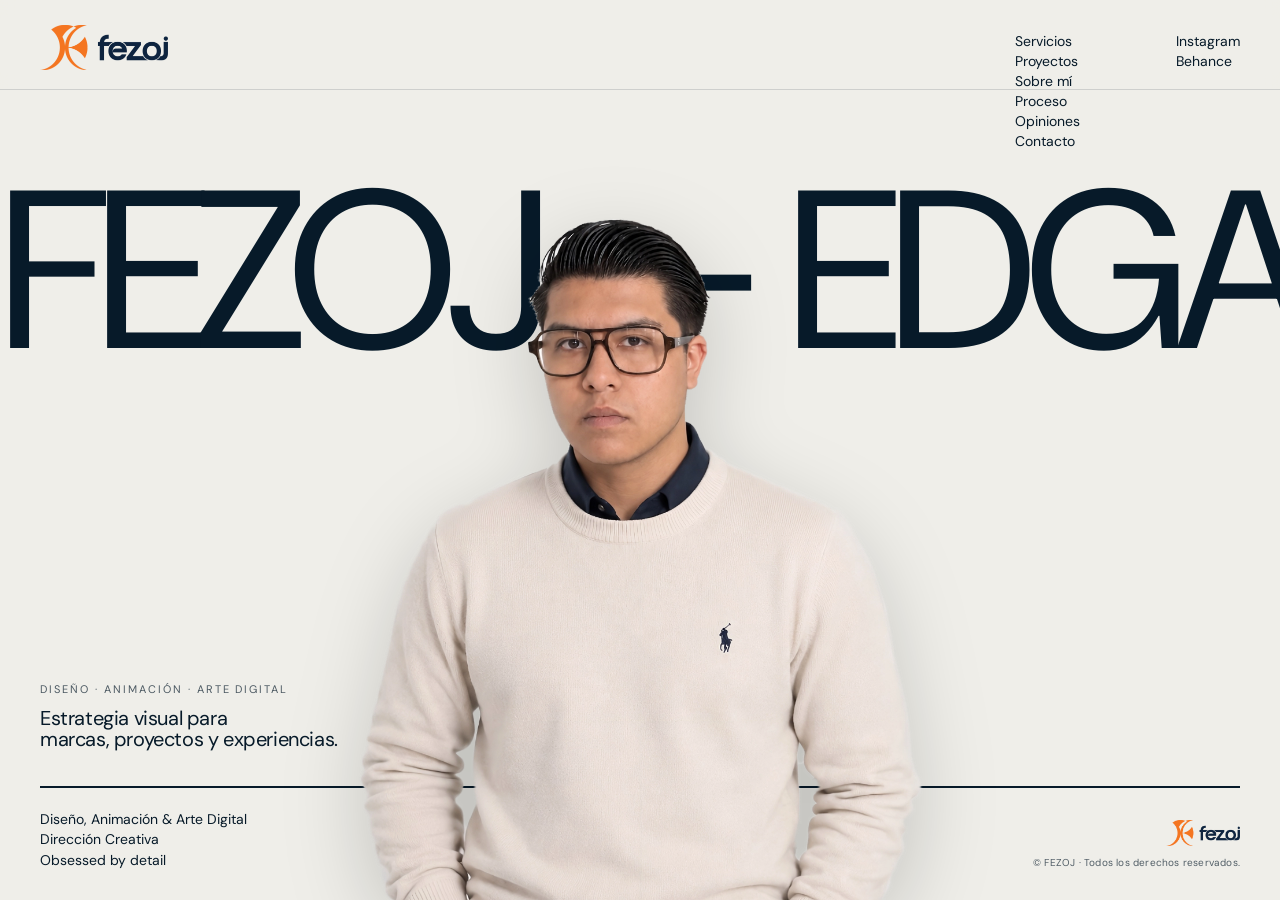
==== commit e9439680: "Nueva versión fezoj" ====
--- a/index.html
+++ b/index.html
@@ -1,230 +1,45 @@
-<!DOCTYPE html>
+<!doctype html>
 <html lang="es">
-<head>
-  <meta charset="UTF-8" />
-  <meta name="viewport" content="width=device-width, initial-scale=1.0" />
-  <meta name="description" content="FEZOJ Event Studio — invitaciones digitales, papelería y detalles personalizados para eventos." />
-  <title>FEZOJ — Event Studio</title>
-  <link rel="preconnect" href="https://fonts.googleapis.com">
-  <link rel="preconnect" href="https://fonts.gstatic.com" crossorigin>
-  <link href="https://fonts.googleapis.com/css2?family=Bricolage+Grotesque:opsz,wght@12..96,400;12..96,500;12..96,600;12..96,700;12..96,800&family=Inter:wght@300;400;500;600;700&display=swap" rel="stylesheet">
-  <link rel="stylesheet" href="styles.css" />
+<head><meta charset="utf-8"><meta name="viewport" content="width=device-width,initial-scale=1"><meta name="description" content="FEZOJ — Diseño, animación, arte digital y experiencias visuales."><title>FEZOJ — Edgar Jozef</title>    <link rel="stylesheet" href="./index.css">
+      <link rel="stylesheet" href="./menu.css">
 </head>
-<body>
-  <header class="nav" id="nav">
-    <a class="brand" href="#inicio" aria-label="FEZOJ inicio">
-      <img src="new_logo.png" alt="FEZOJ" />
-    </a>
-    <nav class="desktop-nav" aria-label="Navegación principal">
-      <a href="#servicios">Servicios</a>
-      <a href="#marketing">Marketing</a>
-      <a href="#paginas-web">Páginas Web</a>
-      <a href="#coleccion">Proyectos</a>
-      <a href="#proceso">Proceso</a>
-      <a href="#cotizar">Cotizar</a>
+<body class="home">
+<main class="hero">
+  <div class="marquee-wrap anim-fade-up"><div class="marquee"><span>FEZOJ — EDGAR JOZEF&nbsp;&nbsp;</span><span>FEZOJ — EDGAR JOZEF&nbsp;&nbsp;</span></div></div>
+  <div class="hero-portrait anim-rise-in"><img src="diseñador.webp" alt="Edgar Jozef — FEZOJ" /></div>
+  <header class="hero-header">
+    <a class="brand logo-brand anim-fade-up" href="index.html" aria-label="FEZOJ — Inicio"><img src="fezoj_marca.webp" alt="FEZOJ"></a>
+    <div class="desktop-cluster">
+      
+      <nav class="nav-stack" aria-label="Principal"><a class="anim-fade-up" style="--d:1000ms" href="servicios.html">Servicios</a><a class="anim-fade-up" style="--d:1080ms" href="proyectos.html">Proyectos</a><a class="anim-fade-up" style="--d:1160ms" href="sobre-mi.html">Sobre mí</a><a class="anim-fade-up" style="--d:1240ms" href="proceso.html">Proceso</a><a class="anim-fade-up" style="--d:1320ms" href="opiniones.html">Opiniones</a><a class="anim-fade-up" style="--d:1400ms" href="contacto.html">Contacto</a></nav>
+      <nav class="nav-stack" aria-label="Social"><a class="anim-fade-up" style="--d:1150ms" href="https://www.instagram.com/fezoj.oficial/" target="_blank" rel="noreferrer">Instagram</a><a class="anim-fade-up" style="--d:1230ms" href="https://www.behance.net/gallery/253564235/Portafolio-2026" target="_blank" rel="noreferrer">Behance</a></nav>
+    </div>
+    <button class="hamburger" aria-label="Abrir menú" aria-expanded="false"><i></i><i></i><i></i></button>
+  </header>
+  <div class="hero-intro anim-fade-up"><span>DISEÑO · ANIMACIÓN · ARTE DIGITAL</span><strong>Estrategia visual para<br>marcas, proyectos y experiencias.</strong></div>
+  <div class="hero-rule anim-line"></div>
+  <footer class="hero-footer"><div class="anim-fade-up" style="--d:1400ms"><span>Diseño, Animación &amp; Arte Digital</span><span>Dirección Creativa</span><span>Obsessed by detail</span></div><div class="anim-fade-up right hero-footer-legal" style="--d:1550ms"><img src="fezoj_marca.webp" alt="FEZOJ"><span>© FEZOJ · Todos los derechos reservados.</span></div></footer>
+</main>
+<div class="mobile-drawer" aria-hidden="true">
+  <div class="drawer-backdrop"></div>
+  <aside class="drawer-panel" aria-label="Menú móvil">
+    <button class="drawer-close" aria-label="Cerrar menú"><span></span><span></span></button>
+    <span class="drawer-label">ÍNDICE DEL SITIO</span>
+    <nav>
+      <a href="index.html">Inicio</a>
+      <a href="servicios.html">Servicios</a>
+      <a href="proyectos.html">Proyectos</a>
+      <a href="sobre-mi.html">Sobre mí</a>
+      <a href="proceso.html">Proceso</a>
+      <a href="opiniones.html">Opiniones</a>
+      <a href="contacto.html">Contacto</a>
     </nav>
-    <a class="nav-cta" href="#cotizar">Cotizar</a>
-    <button class="menu-toggle" aria-label="Abrir menú" aria-expanded="false"><span></span><span></span></button>
-  </header>
-
-  <div class="mobile-menu" aria-hidden="true">
-    <a href="#servicios">Servicios</a>
-    <a href="#marketing">Marketing</a>
-    <a href="#paginas-web">Páginas Web</a>
-    <a href="#coleccion">Proyectos</a>
-    <a href="#proceso">Proceso</a>
-    <a href="#cotizar">Cotizar</a>
-  </div>
-
-  <main>
-    <section class="hero" id="inicio">
-      <div class="hero-copy reveal">
-        <p class="eyebrow">FEZOJ / EVENT STUDIO</p>
-        <h1>Diseño que hace que tu evento <em>se sienta.</em></h1>
-        <p class="hero-lead">Invitaciones, papelería, publicidad y piezas de marketing diseñadas para que tu evento, proyecto o marca tenga una presencia visual elegante, coherente y memorable.</p>
-        <div class="hero-actions">
-          <a class="button button-dark" href="#cotizar">Quiero cotizar</a>
-          <a class="text-link" href="#coleccion">Explorar colección <span>↓</span></a>
-        </div>
-      </div>
-
-      <div class="hero-stage reveal reveal-delay">
-        <div class="orb orb-one"></div><div class="orb orb-two"></div>
-        <!-- IMAGEN PLACEHOLDER: reemplaza assets/placeholder-product.png y se actualizarán todas las piezas visuales -->
-        <div class="image-scene hero-image-scene">
-          <img src="Portada.png" alt="Ejemplo de aplicación gráfica y productos personalizados" class="site-placeholder-image" />
-          <div class="floating-chip chip-a">NUEVAS CREACIONES</div>
-          <div class="floating-chip chip-b">QUE IMPACTAN Y EMOCIONAN</div>
-        </div>
-      </div>
-      <div class="hero-bottom"><span>SCROLL PARA DESCUBRIR</span><span class="line"></span></div>
-    </section>
-
-    <section class="statement section-pad">
-      <div class="statement-kicker">NO HACEMOS “RECUERDITOS”.</div>
-      <h2>Diseñamos la <span>identidad visual</span> de ese momento que quieres recordar.</h2>
-      <p>Desde una invitación que abre la experiencia hasta la etiqueta que acompaña cada vaso, construimos un sistema visual coherente para que tu evento se vea tan especial como lo imaginaste.</p>
-    </section>
-
-    <section class="services section-pad" id="servicios">
-      <div class="section-head">
-        <div><p class="eyebrow">01 — SERVICIOS</p><h2>Todo empieza<br>con una buena idea.</h2></div>
-        <p>Diseño visual para eventos, marcas y proyectos que necesitan comunicar con claridad, personalidad y una ejecución cuidada.</p>
-      </div>
-      <div class="service-grid service-grid-four">
-        <article class="service-card service-dark">
-          <div class="service-number">01</div>
-          <div class="service-image"><img src="invitacionesDigitales.png" alt="Placeholder para invitaciones digitales" class="site-placeholder-image" /></div>
-          <h3>Invitaciones digitales</h3><p>Experiencias web personalizadas con animación, música, ubicación, cuenta regresiva, confirmación y más.</p><a class="service-option-button" href="#cotizar">Ver opciones</a>
-        </article>
-        <article class="service-card service-light">
-          <div class="service-number">02</div>
-          <div class="service-image"><img src="menu.png" alt="Placeholder para papelería de eventos" class="site-placeholder-image" /></div>
-          <h3>Papelería para eventos</h3><p>Invitaciones impresas, folders, tarjetas, menús, programas, sobres y piezas coordinadas.</p><a class="service-option-button" href="#cotizar">Ver opciones</a>
-        </article>
-        <article class="service-card service-coral">
-          <div class="service-number">03</div>
-          <div class="service-image"><img src="osito.png" alt="Placeholder para etiquetas y detalles" class="site-placeholder-image" /></div>
-          <h3>Etiquetas & detalles</h3><p>Etiquetas para vasos, botellas, cuadernos, recuerdos y materiales con acabados pensados para el uso real.</p><a class="service-option-button" href="#cotizar">Ver opciones</a>
-        </article>
-        <article class="service-card service-marketing">
-          <div class="service-number">04</div>
-          <div class="service-image"><img src="monjitas.png" alt="Placeholder para marketing y publicidad" class="site-placeholder-image" /></div>
-          <h3>Marketing & publicidad</h3><p>Banners, lonas, posters, flyers, redes sociales, anuncios y campañas visuales adaptadas a cada formato.</p><a class="service-option-button" href="#marketing">Explorar marketing</a>
-        </article>
-      </div>
-    </section>
-
-    <section class="marketing-section section-pad" id="marketing">
-      <div class="section-head compact">
-        <div><p class="eyebrow">02 — MARKETING & PUBLICIDAD</p><h2>Tu mensaje.<br>En cualquier formato.</h2></div>
-        <p>Diseñamos piezas que funcionan tanto en pantalla como en el espacio físico: desde una publicación para redes hasta una lona que domina un evento.</p>
-      </div>
-      <div class="marketing-grid">
-        <article class="marketing-feature marketing-feature-dark">
-          <span class="tag">CAMPAÑAS VISUALES</span>
-          <div class="marketing-image"><img src="campaña visual.png" alt="Placeholder para campañas de marketing" class="site-placeholder-image" /></div>
-          <div class="marketing-copy"><h3>Una campaña no es una pieza. Es un sistema.</h3><p>Conceptualizamos la dirección visual y la adaptamos a los medios que necesita tu proyecto.</p></div>
-        </article>
-        <div class="marketing-stack">
-          <article class="format-card format-lona"><span class="tag">02 / LONA</span><div class="format-image"><img src="lonavertical.jpg" alt="Placeholder para lona" class="site-placeholder-image" /></div></article>
-          <article class="format-card format-social"><span class="tag">03 / SOCIAL MEDIA</span><div class="format-image"><img src="social.png" alt="Placeholder para social media" class="site-placeholder-image" /></div></article>
-        </div>
-      </div>
-      <div class="marketing-services">
-        <span>Banners</span><span>Lonas</span><span>Posters</span><span>Flyers</span><span>Redes sociales</span><span>Publicidad</span><span>Campañas</span><span>Adaptaciones</span>
-      </div>
-    </section>
-
-    
-    <section class="web-section section-pad" id="paginas-web">
-      <div class="section-head compact">
-        <div>
-          <p class="eyebrow">03 — PÁGINAS WEB</p>
-          <h2>Materializa tu idea<br>en la web.</h2>
-        </div>
-        <p>También creamos páginas web que combinan estrategia, diseño y experiencia para que tu proyecto tenga una presencia digital profesional.</p>
-      </div>
-
-      <div class="web-service">
-        <div class="web-service-copy">
-          <span class="tag">DISEÑO WEB A MEDIDA</span>
-          <h3>Una página que representa lo que haces.</h3>
-          <p>Diseñamos sitios web responsivos, claros y visualmente coherentes con tu marca. Desde una landing page hasta una página completa para presentar tus servicios, proyectos o negocio.</p>
-          <a class="web-button" href="#cotizar">Quiero crear mi página</a>
-        </div>
-
-        <div class="web-mockup">
-          <img src="ipad.png" alt="Mockup de una página web diseñada por FEZOJ" />
-        </div>
-      </div>
-    </section>
-
-<section class="collection section-pad" id="coleccion">
-      <div class="section-head compact">
-        <div><p class="eyebrow">04 — PROYECTOS</p><h2>Pequeños detalles.<br>Gran presencia.</h2></div>
-        <p>Una selección visual para que puedas imaginar cómo se vería tu evento antes de producirlo.</p>
-      </div>
-      <div class="collection-grid">
-        <article class="collection-item wide dark-panel"><span class="tag">INVITACIÓN DIGITAL</span><div class="collection-image"><img src="invitacionesDigitales.png" alt="Placeholder para invitación digital" class="site-placeholder-image" /></div><div class="item-copy"><h3>Una invitación que parece una experiencia.</h3><p>Diseño editorial + movimiento + interacción.</p></div></article>
-        <article class="collection-item coral-panel"><span class="tag">PAPELERÍA</span><div class="collection-image"><img src="graduación.png" alt="Placeholder para papelería" class="site-placeholder-image" /></div><div class="item-copy"><h3>Todo bajo una misma identidad.</h3><p>Folder, tarjeta y programa.</p></div></article>
-        <article class="collection-item light-panel"><span class="tag">ETIQUETAS</span><div class="collection-image"><img src="merch.png" alt="Placeholder para etiquetas" class="site-placeholder-image" /></div><div class="item-copy"><h3>Diseño que también funciona.</h3><p>Materiales, legibilidad y acabados considerados desde el inicio.</p></div></article>
-      </div>
-    </section>
-
-    <section class="manifesto">
-      <div class="manifesto-inner">
-        <p class="eyebrow">05 — NUESTRA FILOSOFÍA</p>
-        <h2>Menos ruido.<br><span>Más intención.</span></h2>
-        <div class="manifesto-grid"><p>El minimalismo no es una limitación. Es una forma de comunicar con precisión: cada elemento existe para reforzar un mensaje, no para adornarlo.</p><p>Por eso construimos cada pieza como parte de una experiencia completa: concepto, composición, tipografía, color, producción y detalle.</p></div>
-      </div>
-    </section>
-
-    <section class="process section-pad" id="proceso">
-      <div class="section-head compact"><div><p class="eyebrow">06 — PROCESO</p><h2>De la idea<br>a tus manos.</h2></div><p>Un proceso simple y acompañado para que cotizar y producir sea tan agradable como el resultado.</p></div>
-      <div class="process-list">
-        <div><span>01</span><h3>Cuéntanos tu evento</h3><p>Fecha, tipo de evento, cantidad, piezas y referencias.</p></div>
-        <div><span>02</span><h3>Recibe tu propuesta</h3><p>Definimos concepto, materiales, acabados y presupuesto.</p></div>
-        <div><span>03</span><h3>Diseñamos</h3><p>Desarrollamos la propuesta visual y hacemos ajustes contigo.</p></div>
-        <div><span>04</span><h3>Producimos</h3><p>Preparamos los archivos y/o piezas para que lleguen listas.</p></div>
-      </div>
-    </section>
-
-    <section class="quote-section" id="cotizar">
-      <div class="quote-inner">
-        <p class="eyebrow">07 — COTIZACIONES</p>
-        <h2>Hagamos que tu evento<br><em>se vea increíble.</em></h2>
-        <p class="quote-lead">Cuéntanos qué estás imaginando. Te ayudamos a convertirlo en una propuesta visual clara, elegante y producida a la medida.</p>
-        <div class="contact-actions">
-          <a class="contact-card whatsapp" href="https://wa.me/527223825990?text=Hola%20FEZOJ,%20quiero%20cotizar%20un%20proyecto%20para%20mi%20evento." target="_blank" rel="noopener"><span>WhatsApp</span><strong>722 382 5990</strong><small>Respuesta directa</small></a>
-          <a class="contact-card email" href="mailto:fezojdesing@gmail.com?subject=Cotización%20FEZOJ%20Event%20Studio"><span>Correo</span><strong>Solicitar cotización</strong><small>Abre tu cliente de correo</small></a>
-          <a class="contact-card appointment" href="https://wa.me/527223825990?text=Hola%20FEZOJ,%20quiero%20agendar%20una%20cita%20para%20hablar%20sobre%20mi%20evento." target="_blank" rel="noopener"><span>Cita</span><strong>Agendar una conversación</strong><small>Hablemos de tu idea</small></a>
-        </div>
-      </div>
-    </section>
-  </main>
-
-
-  <section class="social-section section-pad" id="redes">
-    <div class="social-inner">
-      <div class="section-head compact">
-        <div>
-          <p class="eyebrow">REDES SOCIALES</p>
-          <h2>Síguenos<br>y conoce nuestro trabajo.</h2>
-        </div>
-        <p>Descubre nuevos proyectos, procesos y piezas de diseño en nuestros perfiles.</p>
-      </div>
-
-      <div class="social-grid">
-        <!-- Sustituye los href por las URLs exactas de tus perfiles cuando quieras conectarlos. -->
-        <a class="social-card social-instagram" href="https://www.instagram.com/fezoj.oficial?igsi=MWR4dHVibXlrOG85Yw%3D%3D&utm_source=qr" target="_blank" rel="noopener">
-          <span>INSTAGRAM</span>
-          <strong>Instagram</strong>
-          <small>Proyectos, procesos y novedades</small>
-        </a>
-
-        <a class="social-card social-behance" href="https://www.behance.net/edgarjgarduo" target="_blank" rel="noopener">
-          <span>BEHANCE</span>
-          <strong>Behance</strong>
-          <small>Portafolio y proyectos destacados</small>
-        </a>
-      </div>
+    <span class="drawer-label second">ENCUÉNTRANOS</span>
+    <div class="drawer-social">
+      <a href="https://www.instagram.com/fezoj.oficial/" target="_blank" rel="noreferrer">Instagram</a>
+      <a href="https://www.behance.net/gallery/253564235/Portafolio-2026" target="_blank" rel="noreferrer">Behance</a>
     </div>
-  </section>
-
-  <footer class="footer">
-    <div class="footer-brand">
-      <img src="new_logo.png" alt="FEZOJ" />
-      <p>Diseño, eventos, marketing y comunicación visual.</p>
-    </div>
-  
-    <div class="footer-legal">
-      <p>© 2026 FEZOJ Event Studio. Todos los derechos reservados.</p>
-      <div class="footer-links">
-        <a href="#inicio">Volver arriba ↑</a>
-      </div>
-    </div>
-  </footer>
-  <script src="script.js"></script>
-</body>
-</html>
+  </aside>
+</div>
+<script src="./script.js"></script>
+</body></html>
--- a/index.css
+++ b/index.css
@@ -0,0 +1,488 @@
+@font-face {
+  font-family: 'Helvetica Neue ME';
+  src: url('https://db.onlinewebfonts.com/c/95cecf452d3208890088a5b4c19c7ec?family=Helvetica+Neue+ME') format('woff2');
+  font-display: swap;
+}
+
+:root {
+  --cream: #efeee9;
+  --navy: #071a29;
+  --navy2: #0b2638;
+  --ink: #0b1116;
+  --muted: #73808a;
+  --line: rgba(7, 26, 41, .28);
+  --ease: cubic-bezier(.22, 1, .36, 1);
+
+  /* Misma altura que el header de las páginas interiores */
+  --header-height: 90px;
+}
+
+* {
+  box-sizing: border-box;
+}
+
+html {
+  scroll-behavior: smooth;
+}
+
+body {
+  margin: 0;
+  background: var(--cream);
+  color: var(--navy);
+  font-family: 'Helvetica Neue ME', Helvetica, Arial, sans-serif;
+  font-weight: 400;
+}
+
+a {
+  color: inherit;
+  text-decoration: none;
+}
+
+button {
+  font: inherit;
+}
+
+/* =========================================================
+   HERO
+   ========================================================= */
+
+.hero {
+  height: 100dvh;
+  min-height: 620px;
+
+  position: relative;
+
+  overflow: hidden;
+
+  background: #efeee9;
+  color: #071a29;
+}
+
+.hero-bg,
+.hero-shade {
+  display: none;
+}
+
+/* =========================================================
+   HEADER DEL HOME
+   Ahora queda FIJO durante todo el scroll.
+   ========================================================= */
+
+.hero-header {
+  position: fixed;
+
+  top: 0;
+  left: 0;
+  right: 0;
+
+  z-index: 1000;
+
+  display: flex;
+  align-items: flex-start;
+  justify-content: space-between;
+
+  height: var(--header-height);
+
+  padding: 32px 40px;
+
+  color: #071a29;
+
+  background: rgba(239, 238, 233, .96);
+
+  border-bottom: 1px solid rgba(7, 26, 41, .14);
+
+  backdrop-filter: blur(8px);
+  -webkit-backdrop-filter: blur(8px);
+}
+
+.brand {
+  font-size: 18px;
+  letter-spacing: .04em;
+  animation-delay: 800ms;
+}
+
+.desktop-cluster {
+  display: flex;
+  align-items: flex-start;
+  gap: 6rem;
+  font-size: 14px;
+}
+
+.nav-stack {
+  display: flex;
+  flex-direction: column;
+  gap: 2px;
+}
+
+.nav-stack a {
+  transition: opacity .3s;
+}
+
+.nav-stack a:hover {
+  opacity: .6;
+}
+
+.year {
+  animation-delay: 900ms;
+}
+
+/* =========================================================
+   MARQUEE
+   ========================================================= */
+
+.marquee-wrap {
+  position: absolute;
+  inset: 20vh 0 auto;
+  z-index: 10;
+  overflow: hidden;
+}
+
+.marquee {
+  display: flex;
+  width: max-content;
+  white-space: nowrap;
+
+  font-size: 25vh;
+  line-height: .82;
+  letter-spacing: -.055em;
+
+  color: #071a29;
+
+  animation: marquee 30s linear infinite;
+}
+
+.marquee span {
+  padding-right: 6vw;
+}
+
+.marquee span:last-child {
+  padding-right: 0;
+}
+
+/* =========================================================
+   RETRATO
+   ========================================================= */
+
+.hero-portrait {
+  position: absolute;
+
+  z-index: 20;
+
+  inset: 7% 12% 0;
+
+  display: flex;
+  align-items: flex-end;
+  justify-content: center;
+
+  pointer-events: none;
+}
+
+.hero-portrait img {
+  height: 91%;
+  width: auto;
+  max-width: 72vw;
+
+  object-fit: contain;
+
+  filter: drop-shadow(0 25px 40px rgba(0, 0, 0, .18));
+}
+
+/* =========================================================
+   INTRO
+   ========================================================= */
+
+.hero-intro {
+  position: absolute;
+
+  z-index: 25;
+
+  left: 40px;
+  bottom: 150px;
+
+  max-width: 430px;
+
+  display: flex;
+  flex-direction: column;
+  gap: 12px;
+
+  color: #071a29;
+}
+
+.hero-intro span {
+  font-size: 11px;
+  letter-spacing: .18em;
+  opacity: .7;
+}
+
+.hero-intro strong {
+  font-size: 20px;
+  line-height: 1.05;
+  font-weight: 400;
+  letter-spacing: -.02em;
+}
+
+/* =========================================================
+   LÍNEA
+   ========================================================= */
+
+.hero-rule {
+  position: absolute;
+
+  z-index: 10;
+
+  left: 40px;
+  right: 40px;
+  bottom: 112px;
+
+  height: 2px;
+
+  background: #071a29;
+
+  transform-origin: left;
+}
+
+/* =========================================================
+   FOOTER DEL HERO
+   ========================================================= */
+
+.hero-footer {
+  position: absolute;
+
+  inset: auto 0 0;
+
+  z-index: 30;
+
+  display: flex;
+  align-items: flex-end;
+  justify-content: space-between;
+
+  padding: 0 40px 30px;
+
+  font-size: 14px;
+  line-height: 1.45;
+
+  color: #071a29;
+}
+
+.hero-footer div {
+  display: flex;
+  flex-direction: column;
+}
+
+.hero-footer .right {
+  text-align: right;
+}
+
+.hero-footer-legal {
+  align-items: flex-end;
+  gap: 8px;
+}
+
+.hero-footer-legal img {
+  width: 74px;
+  height: auto;
+  margin-bottom: 2px;
+}
+
+.hero-footer-legal span {
+  font-size: 10px;
+  letter-spacing: .02em;
+  opacity: .68;
+}
+
+/* =========================================================
+   HAMBURGER
+   ========================================================= */
+
+.hamburger {
+  display: none;
+
+  background: none;
+  border: 0;
+
+  color: #071a29;
+
+  width: 40px;
+  height: 40px;
+
+  padding: 10px;
+
+  flex-direction: column;
+  justify-content: center;
+
+  gap: 5px;
+
+  cursor: pointer;
+}
+
+.hamburger i {
+  display: block;
+
+  height: 1px;
+  width: 22px;
+
+  background: currentColor;
+
+  transition:
+    transform .5s var(--ease),
+    opacity .3s;
+}
+
+/* =========================================================
+   ANIMACIONES
+   ========================================================= */
+
+.reveal {
+  opacity: 0;
+  transform: translateY(28px);
+
+  transition:
+    opacity .9s var(--ease),
+    transform .9s var(--ease);
+}
+
+.reveal.is-visible {
+  opacity: 1;
+  transform: none;
+}
+
+.anim-fade-up {
+  opacity: 0;
+  transform: translateY(28px);
+
+  animation:
+    fadeUp
+    .9s
+    var(--ease)
+    var(--d, 0ms)
+    both;
+}
+
+.anim-rise-in {
+  opacity: 0;
+
+  animation:
+    rise
+    1.4s
+    var(--ease)
+    300ms
+    both;
+}
+
+.anim-line {
+  transform: scaleX(0);
+
+  animation:
+    line
+    1.1s
+    cubic-bezier(.76, 0, .24, 1)
+    1200ms
+    both;
+}
+
+@keyframes fadeIn {
+  from {
+    opacity: 0;
+  }
+
+  to {
+    opacity: 1;
+  }
+}
+
+@keyframes rise {
+  from {
+    opacity: 0;
+    transform: translateY(4vh) scale(1.03);
+  }
+
+  to {
+    opacity: 1;
+    transform: none;
+  }
+}
+
+@keyframes fadeUp {
+  from {
+    opacity: 0;
+    transform: translateY(28px);
+  }
+
+  to {
+    opacity: 1;
+    transform: none;
+  }
+}
+
+@keyframes line {
+  from {
+    transform: scaleX(0);
+  }
+
+  to {
+    transform: scaleX(1);
+  }
+}
+
+@keyframes marquee {
+  from {
+    transform: translateX(0);
+  }
+
+  to {
+    transform: translateX(-50%);
+  }
+}
+
+/* =========================================================
+   MÓVIL
+   ========================================================= */
+
+@media (max-width: 700px) {
+
+  :root {
+    --header-height: 74px;
+  }
+
+  .desktop-cluster {
+    display: none;
+  }
+
+  .hero-header {
+    height: var(--header-height);
+    padding: 18px 22px;
+
+    align-items: center;
+  }
+
+  .marquee-wrap {
+    inset: 18vh 0 auto;
+  }
+
+  .marquee {
+    font-size: 21vh;
+  }
+
+  .hero-footer-legal img {
+    width: 68px;
+  }
+
+  .hero-footer-legal span {
+    font-size: 9px;
+  }
+}
+
+/* =========================================================
+   REDUCCIÓN DE MOVIMIENTO
+   ========================================================= */
+
+@media (prefers-reduced-motion: reduce) {
+
+  *,
+  *::before,
+  *::after {
+    animation-duration: .01ms !important;
+    animation-iteration-count: 1 !important;
+    scroll-behavior: auto !important;
+  }
+}
--- a/menu.css
+++ b/menu.css
@@ -0,0 +1,624 @@
+/* FEZOJ — shared navigation, logo and mobile Liquid Glass */
+
+@import url('https://fonts.googleapis.com/css2?family=DM+Sans:wght@300;400;500;600&display=swap');
+
+:root {
+  --fezoj-orange: #ff7418;
+  --fezoj-navy: #071a29;
+  --fezoj-cream: #efeee9;
+  --fezoj-glass: rgba(239, 238, 233, .78);
+}
+
+body,
+button,
+input,
+textarea,
+select {
+  font-family:
+    'DM Sans',
+    'Avenir Next',
+    'Helvetica Neue',
+    Helvetica,
+    Arial,
+    sans-serif;
+}
+
+/* =========================================================
+   LOGO
+   ========================================================= */
+
+.logo-brand {
+  position: relative;
+
+  display: inline-flex;
+  align-items: center;
+
+  width: 128px;
+  height: 45px;
+
+  flex: 0 0 auto;
+}
+
+.logo-brand img {
+  width: 100%;
+  height: 100%;
+
+  display: block;
+
+  object-fit: contain;
+  object-position: left center;
+}
+
+.logo-brand::after {
+  content: '';
+
+  position: absolute;
+
+  inset: -12px -14px;
+
+  border-radius: 20px;
+
+  pointer-events: none;
+
+  opacity: 0;
+
+  transition: opacity .25s ease;
+
+  box-shadow:
+    0 0 22px rgba(255, 116, 24, .12);
+}
+
+.logo-brand:hover::after {
+  opacity: 1;
+}
+
+/* =========================================================
+   NAVEGACIÓN DESKTOP
+   ========================================================= */
+
+.site-header nav a,
+.hero-header .nav-stack a {
+  position: relative;
+
+  transition:
+    color .28s ease,
+    opacity .28s ease,
+    text-shadow .28s ease;
+}
+
+.site-header nav a:hover,
+.hero-header .nav-stack a:hover {
+  color: var(--fezoj-orange);
+  opacity: 1;
+
+  text-shadow:
+    0 0 12px rgba(255, 116, 24, .20);
+}
+
+.site-header nav a::after,
+.hero-header .nav-stack a::after {
+  content: '';
+
+  position: absolute;
+
+  left: -7px;
+  right: -7px;
+  bottom: -4px;
+
+  height: 14px;
+
+  border-radius: 50%;
+
+  background: rgba(255, 116, 24, .13);
+
+  filter: blur(7px);
+
+  opacity: 0;
+
+  transform: scale(.65);
+
+  transition:
+    opacity .28s ease,
+    transform .28s ease;
+
+  pointer-events: none;
+
+  z-index: -1;
+}
+
+.site-header nav a:hover::after,
+.hero-header .nav-stack a:hover::after {
+  opacity: 1;
+  transform: scale(1);
+}
+
+/* =========================================================
+   LOGO EN HEADER INTERIOR
+   ========================================================= */
+
+.site-header .logo-brand {
+  margin-top: -7px;
+}
+
+.site-header .logo-brand img {
+  object-position: left center;
+}
+
+/* =========================================================
+   LOGO EN HOME
+   ========================================================= */
+
+.hero-header .logo-brand {
+  margin-top: -7px;
+}
+
+.hero-header .logo-brand img {
+  object-position: left center;
+}
+
+/* =========================================================
+   HAMBURGER
+   ========================================================= */
+
+.hamburger {
+  display: none;
+
+  position: relative;
+
+  align-items: center;
+  justify-content: center;
+
+  flex-direction: column;
+
+  gap: 5px;
+
+  width: 44px;
+  height: 44px;
+
+  padding: 10px;
+
+  border: 0;
+  border-radius: 50%;
+
+  background: transparent;
+
+  color: currentColor;
+
+  cursor: pointer;
+
+  -webkit-tap-highlight-color: transparent;
+}
+
+.hamburger i {
+  display: block;
+
+  width: 22px;
+  height: 1px;
+
+  background: currentColor;
+
+  transition:
+    transform .45s cubic-bezier(.22, 1, .36, 1),
+    opacity .25s ease;
+}
+
+.hamburger[aria-expanded="true"] i:nth-child(1) {
+  transform: translateY(6px) rotate(45deg);
+}
+
+.hamburger[aria-expanded="true"] i:nth-child(2) {
+  opacity: 0;
+}
+
+.hamburger[aria-expanded="true"] i:nth-child(3) {
+  transform: translateY(-6px) rotate(-45deg);
+}
+
+/* =========================================================
+   MENÚ MÓVIL
+   ========================================================= */
+
+.mobile-drawer {
+  position: fixed;
+
+  inset: 0;
+
+  /* Más alto que el header fijo */
+  z-index: 1100;
+
+  pointer-events: none;
+
+  visibility: hidden;
+}
+
+.mobile-drawer.open {
+  pointer-events: auto;
+  visibility: visible;
+}
+
+.drawer-backdrop {
+  position: absolute;
+
+  inset: 0;
+
+  background: rgba(7, 26, 41, .22);
+
+  backdrop-filter:
+    blur(14px)
+    saturate(120%);
+
+  -webkit-backdrop-filter:
+    blur(14px)
+    saturate(120%);
+
+  opacity: 0;
+
+  transition: opacity .45s ease;
+}
+
+.mobile-drawer.open .drawer-backdrop {
+  opacity: 1;
+}
+
+.drawer-panel {
+  position: absolute;
+
+  top: 12px;
+  right: 12px;
+  bottom: 12px;
+
+  width: min(88vw, 390px);
+
+  padding: 34px 30px 30px;
+
+  border: 1px solid rgba(255, 255, 255, .58);
+
+  border-radius: 30px;
+
+  background: rgba(239, 238, 233, .64);
+
+  color: var(--fezoj-navy);
+
+  box-shadow:
+    0 24px 70px rgba(7, 26, 41, .22),
+    inset 0 1px 0 rgba(255, 255, 255, .75);
+
+  backdrop-filter:
+    blur(28px)
+    saturate(145%);
+
+  -webkit-backdrop-filter:
+    blur(28px)
+    saturate(145%);
+
+  transform:
+    translateX(calc(100% + 30px))
+    scale(.98);
+
+  opacity: .7;
+
+  transition:
+    transform .55s cubic-bezier(.22, 1, .36, 1),
+    opacity .35s ease;
+
+  display: flex;
+  flex-direction: column;
+
+  overflow: auto;
+}
+
+.mobile-drawer.open .drawer-panel {
+  transform: none;
+  opacity: 1;
+}
+
+.drawer-panel::before {
+  content: '';
+
+  position: absolute;
+
+  left: 24px;
+  right: 24px;
+  top: 0;
+
+  height: 1px;
+
+  background: rgba(255, 255, 255, .9);
+}
+
+/* =========================================================
+   BOTÓN CERRAR
+   ========================================================= */
+
+.drawer-close {
+  position: absolute;
+
+  top: 18px;
+  right: 18px;
+
+  width: 42px;
+  height: 42px;
+
+  display: grid;
+  place-items: center;
+
+  border: 1px solid rgba(7, 26, 41, .13);
+
+  border-radius: 50%;
+
+  background: rgba(255, 255, 255, .28);
+
+  color: var(--fezoj-navy);
+
+  cursor: pointer;
+
+  backdrop-filter: blur(12px);
+  -webkit-backdrop-filter: blur(12px);
+}
+
+.drawer-close span {
+  position: absolute;
+
+  width: 17px;
+  height: 1px;
+
+  background: currentColor;
+}
+
+.drawer-close span:first-child {
+  transform: rotate(45deg);
+}
+
+.drawer-close span:last-child {
+  transform: rotate(-45deg);
+}
+
+/* =========================================================
+   CONTENIDO DEL DRAWER
+   ========================================================= */
+
+.drawer-label {
+  margin-top: 54px;
+
+  font-size: 9px;
+
+  letter-spacing: .22em;
+
+  color: rgba(7, 26, 41, .56);
+}
+
+.drawer-panel nav {
+  display: flex;
+
+  flex-direction: column;
+
+  margin-top: 17px;
+}
+
+.drawer-panel nav a {
+  position: relative;
+
+  width: max-content;
+  max-width: 100%;
+
+  padding: 4px 0;
+
+  font-size: clamp(31px, 8vw, 45px);
+
+  line-height: 1.12;
+
+  letter-spacing: -.055em;
+
+  transition:
+    transform .35s ease,
+    opacity .25s ease;
+}
+
+.drawer-panel nav a:hover {
+  transform: translateX(7px);
+  opacity: .58;
+}
+
+.drawer-panel nav a::after {
+  content: '';
+
+  position: absolute;
+
+  left: 0;
+  bottom: 1px;
+
+  width: 100%;
+  height: 1px;
+
+  background: currentColor;
+
+  transform: scaleX(0);
+
+  transform-origin: left;
+
+  transition: transform .35s ease;
+}
+
+.drawer-panel nav a:hover::after {
+  transform: scaleX(1);
+}
+
+.drawer-label.second {
+  margin-top: auto;
+  padding-top: 48px;
+}
+
+.drawer-social {
+  display: flex;
+  flex-wrap: wrap;
+
+  gap: 18px;
+
+  margin-top: 13px;
+
+  font-size: 13px;
+}
+
+.drawer-social a {
+  opacity: .76;
+
+  transition: opacity .25s ease;
+}
+
+.drawer-social a:hover {
+  opacity: 1;
+}
+
+/* =========================================================
+   SPARKLES
+   ========================================================= */
+
+.logo-spark {
+  position: fixed;
+
+  z-index: 2000;
+
+  width: 7px;
+  height: 7px;
+
+  pointer-events: none;
+
+  transform:
+    translate(-50%, -50%)
+    rotate(45deg)
+    scale(0);
+
+  animation:
+    fezojSpark
+    .75s
+    cubic-bezier(.2, .8, .2, 1)
+    forwards;
+}
+
+.logo-spark::before,
+.logo-spark::after {
+  content: '';
+
+  position: absolute;
+
+  inset: 0;
+
+  background: currentColor;
+
+  border-radius: 1px;
+}
+
+.logo-spark::after {
+  transform: rotate(90deg);
+}
+
+@keyframes fezojSpark {
+
+  0% {
+    opacity: 0;
+
+    transform:
+      translate(-50%, -50%)
+      rotate(45deg)
+      scale(0);
+  }
+
+  22% {
+    opacity: 1;
+
+    transform:
+      translate(-50%, -50%)
+      rotate(45deg)
+      scale(1);
+  }
+
+  100% {
+    opacity: 0;
+
+    transform:
+      translate(var(--tx), var(--ty))
+      rotate(45deg)
+      scale(.15);
+  }
+}
+
+/* =========================================================
+   MÓVIL
+   ========================================================= */
+
+@media (max-width: 700px) {
+
+  .logo-brand {
+    width: 112px;
+    height: 39px;
+  }
+
+  .site-header .logo-brand,
+  .hero-header .logo-brand {
+    margin-top: -4px;
+  }
+
+  .site-header .hamburger,
+  .hero-header .hamburger {
+    display: flex;
+  }
+
+  .site-header,
+  .hero-header {
+    align-items: center;
+  }
+
+  .mobile-drawer {
+    display: block;
+  }
+}
+
+/* =========================================================
+   REDUCCIÓN DE MOVIMIENTO
+   ========================================================= */
+
+@media (prefers-reduced-motion: reduce) {
+
+  .logo-spark {
+    display: none;
+  }
+
+  .drawer-panel,
+  .drawer-backdrop,
+  .drawer-panel nav a,
+  .hamburger i {
+    transition-duration: .01ms !important;
+  }
+}
+
+/* =========================================================
+   CAPA GLOBAL DE SPARKLES
+   ========================================================= */
+
+.cursor-spark-layer {
+  position: fixed;
+
+  inset: 0;
+
+  z-index: 9999;
+
+  width: 100vw;
+  height: 100vh;
+
+  pointer-events: none;
+
+  display: block;
+}
+
+/* Cuando el menú está abierto no se permite hacer scroll */
+body.menu-open {
+  overflow: hidden;
+}
+
+@media (max-width: 700px) {
+
+  .site-header .hamburger,
+  .hero-header .hamburger {
+    display: flex;
+  }
+}
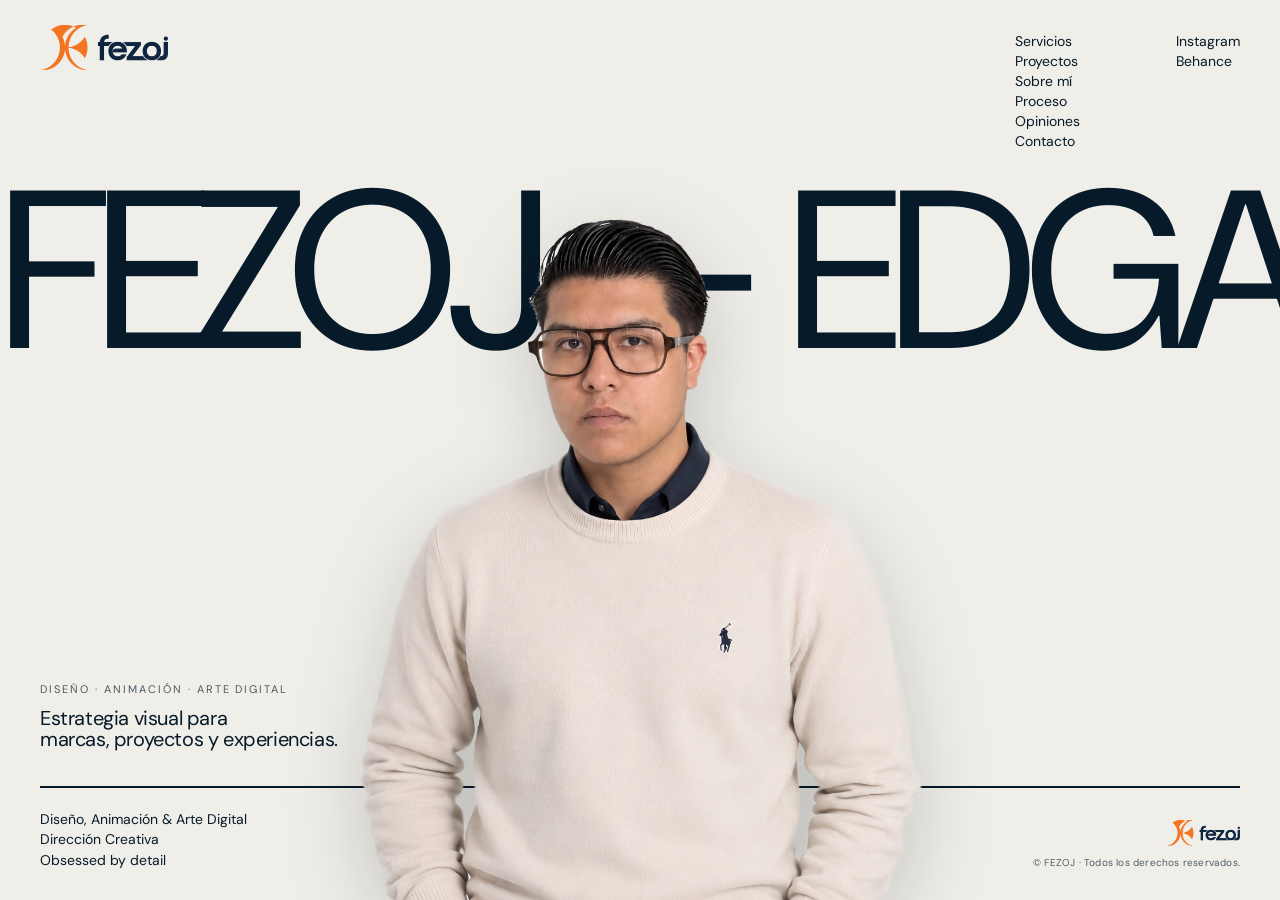
==== commit 1ea32e84: "actualización_27sept26" ====
--- a/index.html
+++ b/index.html
@@ -6,7 +6,7 @@
 <body class="home">
 <main class="hero">
   <div class="marquee-wrap anim-fade-up"><div class="marquee"><span>FEZOJ — EDGAR JOZEF&nbsp;&nbsp;</span><span>FEZOJ — EDGAR JOZEF&nbsp;&nbsp;</span></div></div>
-  <div class="hero-portrait anim-rise-in"><img src="diseñador.webp" alt="Edgar Jozef — FEZOJ" /></div>
+  <div class="hero-portrait anim-rise-in"><img src="disenador.webp" alt="Edgar Jozef — FEZOJ" /></div>
   <header class="hero-header">
     <a class="brand logo-brand anim-fade-up" href="index.html" aria-label="FEZOJ — Inicio"><img src="fezoj_marca.webp" alt="FEZOJ"></a>
     <div class="desktop-cluster">
--- a/index.css
+++ b/index.css
@@ -10,125 +10,48 @@
   --navy2: #0b2638;
   --ink: #0b1116;
   --muted: #73808a;
-  --line: rgba(7, 26, 41, .28);
-  --ease: cubic-bezier(.22, 1, .36, 1);
-
-  /* Misma altura que el header de las páginas interiores */
-  --header-height: 90px;
-}
-
-* {
-  box-sizing: border-box;
-}
-
-html {
-  scroll-behavior: smooth;
-}
-
+  --line: rgba(7,26,41,.28);
+  --ease: cubic-bezier(.22,1,.36,1);
+}
+
+* { box-sizing: border-box; }
+html { scroll-behavior: smooth; }
 body {
   margin: 0;
   background: var(--cream);
   color: var(--navy);
-  font-family: 'Helvetica Neue ME', Helvetica, Arial, sans-serif;
+  font-family: 'Helvetica Neue ME',Helvetica,Arial,sans-serif;
   font-weight: 400;
 }
-
-a {
-  color: inherit;
-  text-decoration: none;
-}
-
-button {
-  font: inherit;
-}
-
-/* =========================================================
-   HERO
-   ========================================================= */
+a { color: inherit; text-decoration: none; }
+button { font: inherit; }
 
 .hero {
   height: 100dvh;
   min-height: 620px;
-
   position: relative;
-
   overflow: hidden;
-
   background: #efeee9;
   color: #071a29;
 }
-
-.hero-bg,
-.hero-shade {
-  display: none;
-}
-
-/* =========================================================
-   HEADER DEL HOME
-   Ahora queda FIJO durante todo el scroll.
-   ========================================================= */
+.hero-bg, .hero-shade { display: none; }
 
 .hero-header {
   position: fixed;
-
-  top: 0;
-  left: 0;
-  right: 0;
-
+  inset: 0 0 auto;
   z-index: 1000;
-
   display: flex;
   align-items: flex-start;
   justify-content: space-between;
-
-  height: var(--header-height);
-
   padding: 32px 40px;
-
-  color: #071a29;
-
-  background: rgba(239, 238, 233, .96);
-
-  border-bottom: 1px solid rgba(7, 26, 41, .14);
-
-  backdrop-filter: blur(8px);
-  -webkit-backdrop-filter: blur(8px);
-}
-
-.brand {
-  font-size: 18px;
-  letter-spacing: .04em;
-  animation-delay: 800ms;
-}
-
-.desktop-cluster {
-  display: flex;
-  align-items: flex-start;
-  gap: 6rem;
-  font-size: 14px;
-}
-
-.nav-stack {
-  display: flex;
-  flex-direction: column;
-  gap: 2px;
-}
-
-.nav-stack a {
-  transition: opacity .3s;
-}
-
-.nav-stack a:hover {
-  opacity: .6;
-}
-
-.year {
-  animation-delay: 900ms;
-}
-
-/* =========================================================
-   MARQUEE
-   ========================================================= */
+  color: #071a29;
+}
+.brand { font-size: 18px; letter-spacing: .04em; animation-delay: 800ms; }
+.desktop-cluster { display: flex; align-items: flex-start; gap: 6rem; font-size: 14px; }
+.nav-stack { display: flex; flex-direction: column; gap: 2px; }
+.nav-stack a { transition: opacity .3s; }
+.nav-stack a:hover { opacity: .6; }
+.year { animation-delay: 900ms; }
 
 .marquee-wrap {
   position: absolute;
@@ -136,353 +59,210 @@
   z-index: 10;
   overflow: hidden;
 }
-
 .marquee {
   display: flex;
   width: max-content;
   white-space: nowrap;
-
   font-size: 25vh;
   line-height: .82;
   letter-spacing: -.055em;
-
-  color: #071a29;
-
+  color: #071a29;
   animation: marquee 30s linear infinite;
 }
-
-.marquee span {
-  padding-right: 6vw;
-}
-
-.marquee span:last-child {
-  padding-right: 0;
-}
-
-/* =========================================================
-   RETRATO
-   ========================================================= */
+.marquee span { padding-right: 6vw; }
+.marquee span:last-child { padding-right: 0; }
 
 .hero-portrait {
   position: absolute;
-
   z-index: 20;
-
   inset: 7% 12% 0;
-
   display: flex;
   align-items: flex-end;
   justify-content: center;
-
   pointer-events: none;
 }
-
 .hero-portrait img {
   height: 91%;
   width: auto;
   max-width: 72vw;
-
   object-fit: contain;
-
-  filter: drop-shadow(0 25px 40px rgba(0, 0, 0, .18));
-}
-
-/* =========================================================
-   INTRO
-   ========================================================= */
+  filter: drop-shadow(0 25px 40px rgba(0,0,0,.18));
+}
 
 .hero-intro {
   position: absolute;
-
   z-index: 25;
-
   left: 40px;
   bottom: 150px;
-
   max-width: 430px;
-
   display: flex;
   flex-direction: column;
   gap: 12px;
-
-  color: #071a29;
-}
-
-.hero-intro span {
-  font-size: 11px;
-  letter-spacing: .18em;
-  opacity: .7;
-}
-
-.hero-intro strong {
-  font-size: 20px;
-  line-height: 1.05;
-  font-weight: 400;
-  letter-spacing: -.02em;
-}
-
-/* =========================================================
-   LÍNEA
-   ========================================================= */
+  color: #071a29;
+}
+.hero-intro span { font-size: 11px; letter-spacing: .18em; opacity: .7; }
+.hero-intro strong { font-size: 20px; line-height: 1.05; font-weight: 400; letter-spacing: -.02em; }
 
 .hero-rule {
   position: absolute;
-
   z-index: 10;
-
   left: 40px;
   right: 40px;
   bottom: 112px;
-
   height: 2px;
-
   background: #071a29;
-
   transform-origin: left;
 }
 
-/* =========================================================
-   FOOTER DEL HERO
-   ========================================================= */
-
 .hero-footer {
   position: absolute;
-
   inset: auto 0 0;
-
   z-index: 30;
-
   display: flex;
   align-items: flex-end;
   justify-content: space-between;
-
   padding: 0 40px 30px;
-
   font-size: 14px;
   line-height: 1.45;
-
-  color: #071a29;
-}
-
-.hero-footer div {
-  display: flex;
-  flex-direction: column;
-}
-
-.hero-footer .right {
-  text-align: right;
-}
+  color: #071a29;
+}
+.hero-footer div { display: flex; flex-direction: column; }
+.hero-footer .right { text-align: right; }
 
 .hero-footer-legal {
   align-items: flex-end;
   gap: 8px;
 }
-
 .hero-footer-legal img {
   width: 74px;
   height: auto;
   margin-bottom: 2px;
 }
-
 .hero-footer-legal span {
   font-size: 10px;
   letter-spacing: .02em;
   opacity: .68;
 }
 
-/* =========================================================
-   HAMBURGER
-   ========================================================= */
-
 .hamburger {
   display: none;
-
   background: none;
   border: 0;
-
-  color: #071a29;
-
+  color: #071a29;
   width: 40px;
   height: 40px;
-
   padding: 10px;
-
   flex-direction: column;
   justify-content: center;
-
   gap: 5px;
-
   cursor: pointer;
 }
-
 .hamburger i {
   display: block;
-
   height: 1px;
   width: 22px;
-
   background: currentColor;
-
-  transition:
-    transform .5s var(--ease),
-    opacity .3s;
-}
-
-/* =========================================================
-   ANIMACIONES
-   ========================================================= */
+  transition: transform .5s var(--ease), opacity .3s;
+}
 
 .reveal {
   opacity: 0;
   transform: translateY(28px);
-
-  transition:
-    opacity .9s var(--ease),
-    transform .9s var(--ease);
-}
-
-.reveal.is-visible {
-  opacity: 1;
-  transform: none;
-}
+  transition: opacity .9s var(--ease), transform .9s var(--ease);
+}
+.reveal.is-visible { opacity: 1; transform: none; }
 
 .anim-fade-up {
   opacity: 0;
   transform: translateY(28px);
-
-  animation:
-    fadeUp
-    .9s
-    var(--ease)
-    var(--d, 0ms)
-    both;
-}
-
+  animation: fadeUp .9s var(--ease) var(--d,0ms) both;
+}
 .anim-rise-in {
   opacity: 0;
-
-  animation:
-    rise
-    1.4s
-    var(--ease)
-    300ms
-    both;
-}
-
+  animation: rise 1.4s var(--ease) 300ms both;
+}
 .anim-line {
   transform: scaleX(0);
-
-  animation:
-    line
-    1.1s
-    cubic-bezier(.76, 0, .24, 1)
-    1200ms
-    both;
-}
-
-@keyframes fadeIn {
-  from {
-    opacity: 0;
-  }
-
-  to {
-    opacity: 1;
-  }
-}
-
+  animation: line 1.1s cubic-bezier(.76,0,.24,1) 1200ms both;
+}
+
+@keyframes fadeIn { from { opacity: 0; } to { opacity: 1; } }
 @keyframes rise {
-  from {
-    opacity: 0;
-    transform: translateY(4vh) scale(1.03);
-  }
-
-  to {
-    opacity: 1;
-    transform: none;
-  }
-}
-
+  from { opacity: 0; transform: translateY(4vh) scale(1.03); }
+  to { opacity: 1; transform: none; }
+}
 @keyframes fadeUp {
-  from {
-    opacity: 0;
-    transform: translateY(28px);
-  }
-
-  to {
-    opacity: 1;
-    transform: none;
-  }
-}
-
+  from { opacity: 0; transform: translateY(28px); }
+  to { opacity: 1; transform: none; }
+}
 @keyframes line {
-  from {
-    transform: scaleX(0);
-  }
-
-  to {
-    transform: scaleX(1);
-  }
-}
-
+  from { transform: scaleX(0); }
+  to { transform: scaleX(1); }
+}
 @keyframes marquee {
-  from {
-    transform: translateX(0);
-  }
-
-  to {
-    transform: translateX(-50%);
-  }
-}
-
-/* =========================================================
-   MÓVIL
-   ========================================================= */
-
-@media (max-width: 700px) {
-
-  :root {
-    --header-height: 74px;
-  }
-
-  .desktop-cluster {
-    display: none;
-  }
-
-  .hero-header {
-    height: var(--header-height);
-    padding: 18px 22px;
-
+  from { transform: translateX(0); }
+  to { transform: translateX(-50%); }
+}
+
+
+@media (max-width:700px) {
+  .desktop-cluster { display: none; }
+  .hero-header { padding: 22px; }
+  .marquee-wrap { inset: 18vh 0 auto; }
+  .marquee { font-size: 21vh; }
+  .hero-footer-legal img { width: 68px; }
+  .hero-footer-legal span { font-size: 9px; }
+}
+
+
+@media (prefers-reduced-motion:reduce) {
+  *,*::before,*::after {
+    animation-duration: .01ms !important;
+    animation-delay: 0ms !important;
+    transition-duration: .01ms !important;
+    scroll-behavior: auto !important;
+  }
+  .reveal { opacity: 1; transform: none; }
+}
+
+/* Mobile composition: keep the portrait, marquee and copy visually separated. */
+@media (max-width:700px) {
+  .hero { min-height: 100svh; }
+  .hero-header { padding: 18px 22px; align-items: center; }
+  .hero-header .logo-brand { margin-top: 0; width: 112px; height: 40px; }
+  .hero-header .hamburger { display: flex; }
+  .marquee-wrap { inset: 23vh 0 auto; }
+  .marquee { font-size: 18vh; line-height: .8; }
+  .hero-portrait {
+    inset: 16vh 0 auto;
+    height: 55vh;
     align-items: center;
   }
-
-  .marquee-wrap {
-    inset: 18vh 0 auto;
-  }
-
-  .marquee {
-    font-size: 21vh;
-  }
-
-  .hero-footer-legal img {
-    width: 68px;
-  }
-
-  .hero-footer-legal span {
-    font-size: 9px;
-  }
-}
-
-/* =========================================================
-   REDUCCIÓN DE MOVIMIENTO
-   ========================================================= */
-
-@media (prefers-reduced-motion: reduce) {
-
-  *,
-  *::before,
-  *::after {
-    animation-duration: .01ms !important;
-    animation-iteration-count: 1 !important;
-    scroll-behavior: auto !important;
-  }
-}+  .hero-portrait img {
+    height: 100%;
+    max-width: 82vw;
+  }
+  .hero-intro {
+    left: 22px;
+    right: 22px;
+    bottom: 118px;
+    max-width: 310px;
+    gap: 9px;
+    padding-top: 4px;
+  }
+  .hero-intro span { font-size: 9px; letter-spacing: .16em; line-height: 1.35; }
+  .hero-intro strong { font-size: clamp(17px, 4.5vw, 21px); line-height: 1.1; }
+  .hero-rule { left: 22px; right: 22px; bottom: 91px; }
+  .hero-footer { padding: 0 22px 18px; font-size: 11px; line-height: 1.35; }
+  .hero-footer > div:first-child { max-width: 46%; }
+  .hero-footer-legal { max-width: 43%; }
+  .hero-footer-legal img { width: 62px; }
+  .hero-footer-legal span { font-size: 8px; line-height: 1.25; }
+}
+
+@media (max-width:390px) {
+  .hero-header { padding-left: 18px; padding-right: 18px; }
+  .hero-intro { left: 18px; right: 18px; bottom: 113px; max-width: 285px; }
+  .hero-rule { left: 18px; right: 18px; bottom: 88px; }
+  .hero-footer { padding-left: 18px; padding-right: 18px; }
+}
--- a/menu.css
+++ b/menu.css
@@ -1,5 +1,4 @@
 /* FEZOJ — shared navigation, logo and mobile Liquid Glass */
-
 @import url('https://fonts.googleapis.com/css2?family=DM+Sans:wght@300;400;500;600&display=swap');
 
 :root {
@@ -9,616 +8,288 @@
   --fezoj-glass: rgba(239, 238, 233, .78);
 }
 
-body,
-button,
-input,
-textarea,
-select {
-  font-family:
-    'DM Sans',
-    'Avenir Next',
-    'Helvetica Neue',
-    Helvetica,
-    Arial,
-    sans-serif;
-}
-
-/* =========================================================
-   LOGO
-   ========================================================= */
+body, button, input, textarea, select {
+  font-family: 'DM Sans', 'Avenir Next', 'Helvetica Neue', Helvetica, Arial, sans-serif;
+}
 
 .logo-brand {
   position: relative;
-
   display: inline-flex;
   align-items: center;
-
   width: 128px;
   height: 45px;
-
   flex: 0 0 auto;
 }
-
 .logo-brand img {
   width: 100%;
   height: 100%;
-
   display: block;
-
   object-fit: contain;
   object-position: left center;
 }
-
 .logo-brand::after {
   content: '';
-
-  position: absolute;
-
+  position: absolute;
   inset: -12px -14px;
-
   border-radius: 20px;
-
-  pointer-events: none;
-
+  pointer-events: none;
   opacity: 0;
-
   transition: opacity .25s ease;
-
-  box-shadow:
-    0 0 22px rgba(255, 116, 24, .12);
-}
-
-.logo-brand:hover::after {
-  opacity: 1;
-}
-
-/* =========================================================
-   NAVEGACIÓN DESKTOP
-   ========================================================= */
-
-.site-header nav a,
-.hero-header .nav-stack a {
-  position: relative;
-
-  transition:
-    color .28s ease,
-    opacity .28s ease,
-    text-shadow .28s ease;
-}
-
-.site-header nav a:hover,
-.hero-header .nav-stack a:hover {
+  box-shadow: 0 0 22px rgba(255,116,24,.12);
+}
+.logo-brand:hover::after { opacity: 1; }
+
+/* Desktop navigation — subtle FEZOJ orange hover cue */
+.site-header nav a, .hero-header .nav-stack a {
+  position: relative;
+  transition: color .28s ease, opacity .28s ease, text-shadow .28s ease;
+}
+.site-header nav a:hover, .hero-header .nav-stack a:hover {
   color: var(--fezoj-orange);
   opacity: 1;
-
-  text-shadow:
-    0 0 12px rgba(255, 116, 24, .20);
-}
-
-.site-header nav a::after,
-.hero-header .nav-stack a::after {
-  content: '';
-
-  position: absolute;
-
+  text-shadow: 0 0 12px rgba(255,116,24,.20);
+}
+.site-header nav a::after, .hero-header .nav-stack a::after {
+  content: '';
+  position: absolute;
   left: -7px;
   right: -7px;
   bottom: -4px;
-
   height: 14px;
-
   border-radius: 50%;
-
-  background: rgba(255, 116, 24, .13);
-
+  background: rgba(255,116,24,.13);
   filter: blur(7px);
-
   opacity: 0;
-
   transform: scale(.65);
-
-  transition:
-    opacity .28s ease,
-    transform .28s ease;
-
-  pointer-events: none;
-
+  transition: opacity .28s ease, transform .28s ease;
+  pointer-events: none;
   z-index: -1;
 }
-
-.site-header nav a:hover::after,
-.hero-header .nav-stack a:hover::after {
+.site-header nav a:hover::after, .hero-header .nav-stack a:hover::after {
   opacity: 1;
   transform: scale(1);
 }
 
-/* =========================================================
-   LOGO EN HEADER INTERIOR
-   ========================================================= */
-
+/* Desktop inner-page header */
 .site-header .logo-brand {
   margin-top: -7px;
 }
-
-.site-header .logo-brand img {
-  object-position: left center;
-}
-
-/* =========================================================
-   LOGO EN HOME
-   ========================================================= */
-
+.site-header .logo-brand img { object-position: left center; }
+
+/* Index header */
 .hero-header .logo-brand {
   margin-top: -7px;
 }
-
-.hero-header .logo-brand img {
-  object-position: left center;
-}
-
-/* =========================================================
-   HAMBURGER
-   ========================================================= */
+.hero-header .logo-brand img { object-position: left center; }
 
 .hamburger {
   display: none;
-
-  position: relative;
-
+  position: relative;
   align-items: center;
   justify-content: center;
-
   flex-direction: column;
-
   gap: 5px;
-
   width: 44px;
   height: 44px;
-
   padding: 10px;
-
   border: 0;
   border-radius: 50%;
-
   background: transparent;
-
   color: currentColor;
-
   cursor: pointer;
-
   -webkit-tap-highlight-color: transparent;
 }
-
 .hamburger i {
   display: block;
-
   width: 22px;
   height: 1px;
-
-  background: currentColor;
-
-  transition:
-    transform .45s cubic-bezier(.22, 1, .36, 1),
-    opacity .25s ease;
-}
-
-.hamburger[aria-expanded="true"] i:nth-child(1) {
-  transform: translateY(6px) rotate(45deg);
-}
-
-.hamburger[aria-expanded="true"] i:nth-child(2) {
-  opacity: 0;
-}
-
-.hamburger[aria-expanded="true"] i:nth-child(3) {
-  transform: translateY(-6px) rotate(-45deg);
-}
-
-/* =========================================================
-   MENÚ MÓVIL
-   ========================================================= */
-
+  background: currentColor;
+  transition: transform .45s cubic-bezier(.22,1,.36,1), opacity .25s ease;
+}
+.hamburger[aria-expanded="true"] i:nth-child(1) { transform: translateY(6px) rotate(45deg); }
+.hamburger[aria-expanded="true"] i:nth-child(2) { opacity: 0; }
+.hamburger[aria-expanded="true"] i:nth-child(3) { transform: translateY(-6px) rotate(-45deg); }
+
+/* Liquid Glass mobile drawer */
 .mobile-drawer {
   position: fixed;
-
-  inset: 0;
-
-  /* Más alto que el header fijo */
+  inset: 0;
   z-index: 1100;
-
-  pointer-events: none;
-
+  pointer-events: none;
   visibility: hidden;
 }
-
 .mobile-drawer.open {
   pointer-events: auto;
   visibility: visible;
 }
-
 .drawer-backdrop {
   position: absolute;
-
-  inset: 0;
-
+  inset: 0;
   background: rgba(7, 26, 41, .22);
-
-  backdrop-filter:
-    blur(14px)
-    saturate(120%);
-
-  -webkit-backdrop-filter:
-    blur(14px)
-    saturate(120%);
-
+  backdrop-filter: blur(14px) saturate(120%);
+  -webkit-backdrop-filter: blur(14px) saturate(120%);
   opacity: 0;
-
   transition: opacity .45s ease;
 }
-
-.mobile-drawer.open .drawer-backdrop {
-  opacity: 1;
-}
-
+.mobile-drawer.open .drawer-backdrop { opacity: 1; }
 .drawer-panel {
   position: absolute;
-
   top: 12px;
   right: 12px;
   bottom: 12px;
-
   width: min(88vw, 390px);
-
   padding: 34px 30px 30px;
-
-  border: 1px solid rgba(255, 255, 255, .58);
-
+  border: 1px solid rgba(255,255,255,.58);
   border-radius: 30px;
-
-  background: rgba(239, 238, 233, .64);
-
+  background: rgba(239,238,233,.64);
   color: var(--fezoj-navy);
-
-  box-shadow:
-    0 24px 70px rgba(7, 26, 41, .22),
-    inset 0 1px 0 rgba(255, 255, 255, .75);
-
-  backdrop-filter:
-    blur(28px)
-    saturate(145%);
-
-  -webkit-backdrop-filter:
-    blur(28px)
-    saturate(145%);
-
-  transform:
-    translateX(calc(100% + 30px))
-    scale(.98);
-
+  box-shadow: 0 24px 70px rgba(7,26,41,.22), inset 0 1px 0 rgba(255,255,255,.75);
+  backdrop-filter: blur(28px) saturate(145%);
+  -webkit-backdrop-filter: blur(28px) saturate(145%);
+  transform: translateX(calc(100% + 30px)) scale(.98);
   opacity: .7;
-
-  transition:
-    transform .55s cubic-bezier(.22, 1, .36, 1),
-    opacity .35s ease;
-
+  transition: transform .55s cubic-bezier(.22,1,.36,1), opacity .35s ease;
   display: flex;
   flex-direction: column;
-
   overflow: auto;
 }
-
 .mobile-drawer.open .drawer-panel {
   transform: none;
   opacity: 1;
 }
-
 .drawer-panel::before {
   content: '';
-
-  position: absolute;
-
+  position: absolute;
   left: 24px;
   right: 24px;
   top: 0;
-
-  height: 1px;
-
-  background: rgba(255, 255, 255, .9);
-}
-
-/* =========================================================
-   BOTÓN CERRAR
-   ========================================================= */
-
+  height: 1px;
+  background: rgba(255,255,255,.9);
+}
 .drawer-close {
   position: absolute;
-
   top: 18px;
   right: 18px;
-
   width: 42px;
   height: 42px;
-
   display: grid;
   place-items: center;
-
-  border: 1px solid rgba(7, 26, 41, .13);
-
+  border: 1px solid rgba(7,26,41,.13);
   border-radius: 50%;
-
-  background: rgba(255, 255, 255, .28);
-
+  background: rgba(255,255,255,.28);
   color: var(--fezoj-navy);
-
   cursor: pointer;
-
   backdrop-filter: blur(12px);
   -webkit-backdrop-filter: blur(12px);
 }
-
 .drawer-close span {
   position: absolute;
-
   width: 17px;
   height: 1px;
-
-  background: currentColor;
-}
-
-.drawer-close span:first-child {
-  transform: rotate(45deg);
-}
-
-.drawer-close span:last-child {
-  transform: rotate(-45deg);
-}
-
-/* =========================================================
-   CONTENIDO DEL DRAWER
-   ========================================================= */
-
+  background: currentColor;
+}
+.drawer-close span:first-child { transform: rotate(45deg); }
+.drawer-close span:last-child { transform: rotate(-45deg); }
 .drawer-label {
   margin-top: 54px;
-
   font-size: 9px;
-
   letter-spacing: .22em;
-
-  color: rgba(7, 26, 41, .56);
-}
-
+  color: rgba(7,26,41,.56);
+}
 .drawer-panel nav {
   display: flex;
-
   flex-direction: column;
-
   margin-top: 17px;
 }
-
 .drawer-panel nav a {
   position: relative;
-
   width: max-content;
   max-width: 100%;
-
   padding: 4px 0;
-
   font-size: clamp(31px, 8vw, 45px);
-
   line-height: 1.12;
-
   letter-spacing: -.055em;
-
-  transition:
-    transform .35s ease,
-    opacity .25s ease;
-}
-
-.drawer-panel nav a:hover {
-  transform: translateX(7px);
-  opacity: .58;
-}
-
+  transition: transform .35s ease, opacity .25s ease;
+}
+.drawer-panel nav a:hover { transform: translateX(7px); opacity: .58; }
 .drawer-panel nav a::after {
   content: '';
-
-  position: absolute;
-
+  position: absolute;
   left: 0;
   bottom: 1px;
-
   width: 100%;
   height: 1px;
-
-  background: currentColor;
-
+  background: currentColor;
   transform: scaleX(0);
-
   transform-origin: left;
-
   transition: transform .35s ease;
 }
-
-.drawer-panel nav a:hover::after {
-  transform: scaleX(1);
-}
-
-.drawer-label.second {
-  margin-top: auto;
-  padding-top: 48px;
-}
-
+.drawer-panel nav a:hover::after { transform: scaleX(1); }
+.drawer-label.second { margin-top: auto; padding-top: 48px; }
 .drawer-social {
   display: flex;
   flex-wrap: wrap;
-
   gap: 18px;
-
   margin-top: 13px;
-
   font-size: 13px;
 }
-
-.drawer-social a {
-  opacity: .76;
-
-  transition: opacity .25s ease;
-}
-
-.drawer-social a:hover {
-  opacity: 1;
-}
-
-/* =========================================================
-   SPARKLES
-   ========================================================= */
-
+.drawer-social a { opacity: .76; transition: opacity .25s ease; }
+.drawer-social a:hover { opacity: 1; }
+
+/* Sparkles generated by script.js */
 .logo-spark {
   position: fixed;
-
   z-index: 2000;
-
   width: 7px;
   height: 7px;
-
-  pointer-events: none;
-
-  transform:
-    translate(-50%, -50%)
-    rotate(45deg)
-    scale(0);
-
-  animation:
-    fezojSpark
-    .75s
-    cubic-bezier(.2, .8, .2, 1)
-    forwards;
-}
-
+  pointer-events: none;
+  transform: translate(-50%, -50%) rotate(45deg) scale(0);
+  animation: fezojSpark .75s cubic-bezier(.2,.8,.2,1) forwards;
+}
 .logo-spark::before,
 .logo-spark::after {
   content: '';
-
-  position: absolute;
-
-  inset: 0;
-
-  background: currentColor;
-
+  position: absolute;
+  inset: 0;
+  background: currentColor;
   border-radius: 1px;
 }
-
-.logo-spark::after {
-  transform: rotate(90deg);
-}
-
+.logo-spark::after { transform: rotate(90deg); }
 @keyframes fezojSpark {
-
-  0% {
-    opacity: 0;
-
-    transform:
-      translate(-50%, -50%)
-      rotate(45deg)
-      scale(0);
-  }
-
-  22% {
-    opacity: 1;
-
-    transform:
-      translate(-50%, -50%)
-      rotate(45deg)
-      scale(1);
-  }
-
-  100% {
-    opacity: 0;
-
-    transform:
-      translate(var(--tx), var(--ty))
-      rotate(45deg)
-      scale(.15);
-  }
-}
-
-/* =========================================================
-   MÓVIL
-   ========================================================= */
+  0% { opacity: 0; transform: translate(-50%,-50%) rotate(45deg) scale(0); }
+  22% { opacity: 1; transform: translate(-50%,-50%) rotate(45deg) scale(1); }
+  100% { opacity: 0; transform: translate(var(--tx),var(--ty)) rotate(45deg) scale(.15); }
+}
 
 @media (max-width: 700px) {
-
-  .logo-brand {
-    width: 112px;
-    height: 39px;
-  }
-
-  .site-header .logo-brand,
-  .hero-header .logo-brand {
-    margin-top: -4px;
-  }
-
+  .logo-brand { width: 112px; height: 39px; }
+  .site-header .logo-brand, .hero-header .logo-brand { margin-top: -4px; }
   .site-header .hamburger,
-  .hero-header .hamburger {
-    display: flex;
-  }
-
-  .site-header,
-  .hero-header {
-    align-items: center;
-  }
-
-  .mobile-drawer {
-    display: block;
-  }
-}
-
-/* =========================================================
-   REDUCCIÓN DE MOVIMIENTO
-   ========================================================= */
+  .hero-header .hamburger { display: flex; }
+  .site-header { align-items: center; }
+  .hero-header { align-items: center; }
+  .mobile-drawer { display: block; }
+}
 
 @media (prefers-reduced-motion: reduce) {
-
-  .logo-spark {
-    display: none;
-  }
-
-  .drawer-panel,
-  .drawer-backdrop,
-  .drawer-panel nav a,
-  .hamburger i {
-    transition-duration: .01ms !important;
-  }
-}
-
-/* =========================================================
-   CAPA GLOBAL DE SPARKLES
-   ========================================================= */
-
+  .logo-spark { display: none; }
+  .drawer-panel, .drawer-backdrop, .drawer-panel nav a, .hamburger i { transition-duration: .01ms !important; }
+}
+
+/* Global cursor sparkle layer — shared by every FEZOJ page. */
 .cursor-spark-layer {
   position: fixed;
-
-  inset: 0;
-
+  inset: 0;
   z-index: 9999;
-
   width: 100vw;
   height: 100vh;
-
-  pointer-events: none;
-
+  pointer-events: none;
   display: block;
 }
 
-/* Cuando el menú está abierto no se permite hacer scroll */
-body.menu-open {
-  overflow: hidden;
-}
-
-@media (max-width: 700px) {
-
+body.menu-open { overflow: hidden; }
+
+@media (max-width:700px) {
   .site-header .hamburger,
-  .hero-header .hamburger {
-    display: flex;
-  }
-}+  .hero-header .hamburger { display: flex; }
+}
